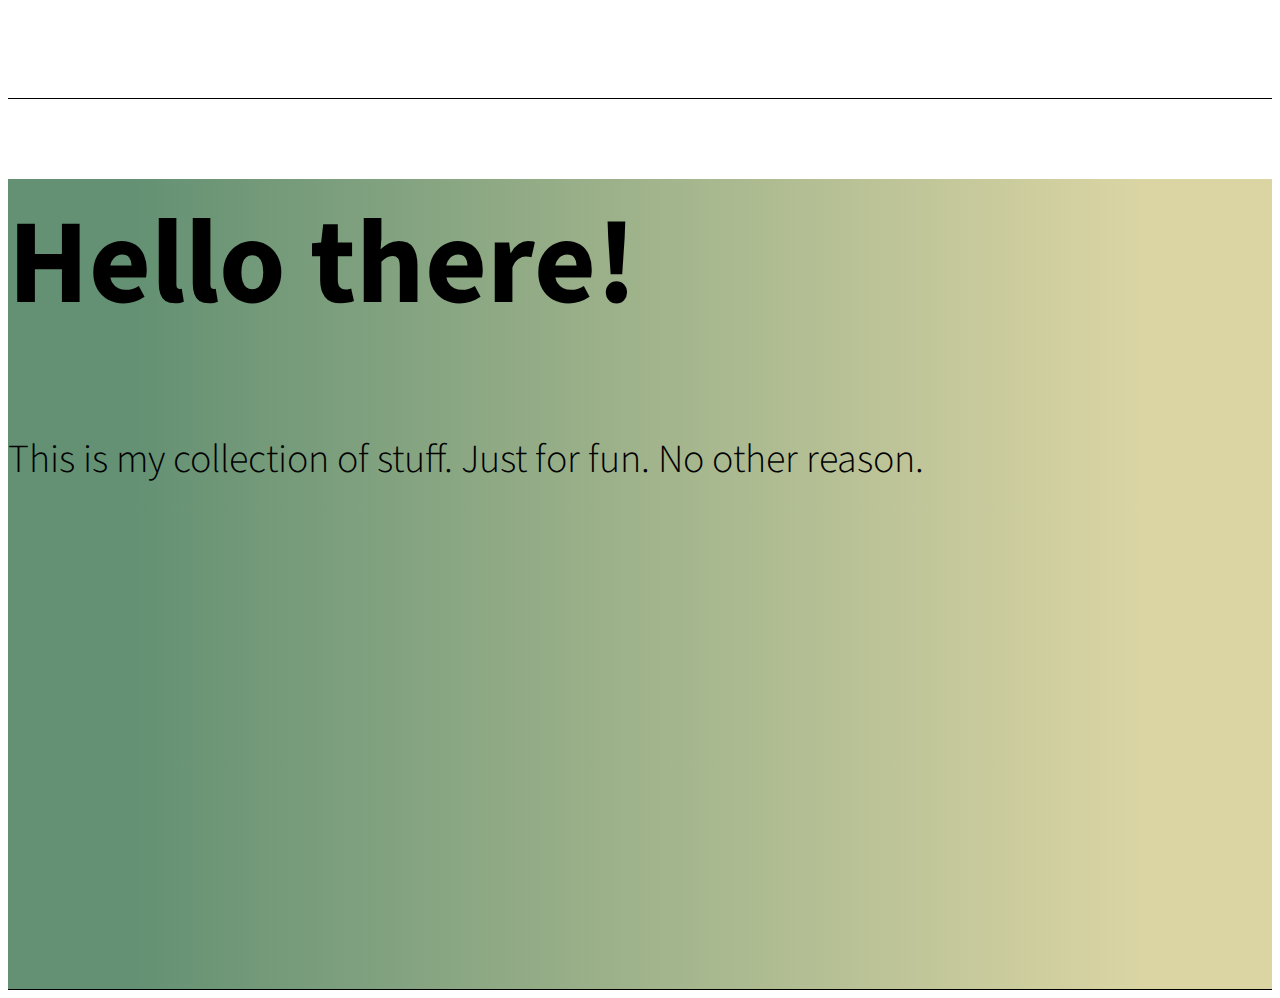
==== index.html @ d239f834 "New background and text" ====
<!doctype html>
<!--[if lt IE 7]>      <html class="no-js lt-ie9 lt-ie8 lt-ie7" lang=""> <![endif]-->
<!--[if IE 7]>         <html class="no-js lt-ie9 lt-ie8" lang=""> <![endif]-->
<!--[if IE 8]>         <html class="no-js lt-ie9" lang=""> <![endif]-->
<!--[if gt IE 8]><!--> <html class="no-js" lang=""> <!--<![endif]-->
    <head>
        <meta charset="utf-8">
        <meta http-equiv="X-UA-Compatible" content="IE=edge,chrome=1">
        <title></title>
        <meta name="description" content="">
        <meta name="viewport" content="width=device-width, initial-scale=1">
        <link rel="apple-touch-icon" href="apple-touch-icon.png">
        <link href='http://fonts.googleapis.com/css?family=Source+Sans+Pro:300,400,700' rel='stylesheet' type='text/css'>
        <link rel="stylesheet" href="css/bootstrap.min.css">
        
        <link rel="stylesheet" href="css/bootstrap-theme.min.css">
        <link rel="stylesheet" href="css/main.css">

        <script src="js/vendor/modernizr-2.8.3-respond-1.4.2.min.js"></script>
    </head>
    <body>
      <!--[if lt IE 8]>
            <p class="browserupgrade">You are using an <strong>outdated</strong> browser. Please <a href="http://browsehappy.com/">upgrade your browser</a> to improve your experience.</p>
        <![endif]-->
      <header class="container-fluid headercl">

      </header>
    <main class="main">
    <div class="container">
      <!-- Example row of columns -->
      <div class="row">
        <div class="col-md-2">
          
        </div>
        <div class="col-md-8 mainbox">
          <h1>Hello there!</h1>
          <p>This is my collection of stuff. Just for fun. No other reason. </p>
          
       </div>
        <div class="col-md-2">
          
        </div>
      </div>
</main>
      <footer class="container-fluid footercl">
        
      </footer>
    </div> <!-- /container -->        <script src="//ajax.googleapis.com/ajax/libs/jquery/1.11.2/jquery.min.js"></script>
        <script>window.jQuery || document.write('<script src="js/vendor/jquery-1.11.2.min.js"><\/script>')</script>

        <script src="js/vendor/bootstrap.min.js"></script>

        <script src="js/main.js"></script>

        <!-- Google Analytics: change UA-XXXXX-X to be your site's ID. -->
        <script>
            (function(b,o,i,l,e,r){b.GoogleAnalyticsObject=l;b[l]||(b[l]=
            function(){(b[l].q=b[l].q||[]).push(arguments)});b[l].l=+new Date;
            e=o.createElement(i);r=o.getElementsByTagName(i)[0];
            e.src='//www.google-analytics.com/analytics.js';
            r.parentNode.insertBefore(e,r)}(window,document,'script','ga'));
            ga('create','UA-XXXXX-X','auto');ga('send','pageview');
        </script>
      
    </body>
</html>
---- css/main.css ----
/* ==========================================================================
   Author's custom styles
   ========================================================================== */

.main {

min-height: 90vh;
max-height: 90vh;
background: -webkit-linear-gradient(90deg, #649173 10%, #DBD5A4 90%); /* Chrome 10+, Saf5.1+ */
background:    -moz-linear-gradient(90deg, #649173 10%, #DBD5A4 90%); /* FF3.6+ */
background:     -ms-linear-gradient(90deg, #649173 10%, #DBD5A4 90%); /* IE10 */
background:      -o-linear-gradient(90deg, #649173 10%, #DBD5A4 90%); /* Opera 11.10+ */
background:         linear-gradient(90deg, #649173 10%, #DBD5A4 90%); /* W3C */
        
}

.headercl {
height: 10vh;
border-bottom: #000 1px solid;
}

.footercl {
height: 0vh;
border-top: #000 1px solid;
}

h1 {
font-size: 3em;

}

.mainbox {
	font-family:'Source Sans Pro',Arial,sans-serif;
	font-weight:300;
	font-size: 2.5em;
}

.vcenter {
    display: inline-block;
    vertical-align: middle;
    float: none;
}
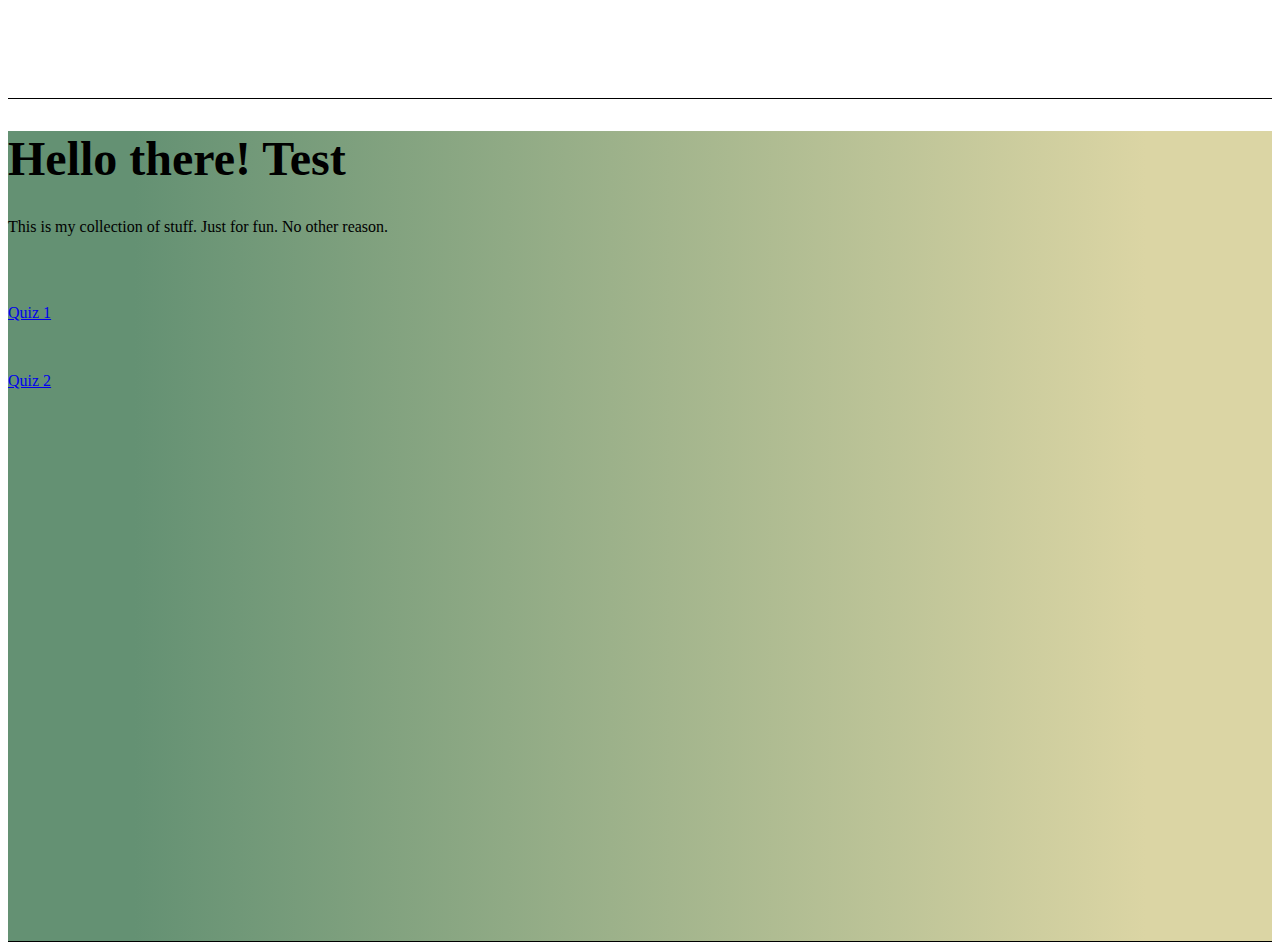
==== commit f26679b5: "Test" ====
--- a/index.html
+++ b/index.html
@@ -10,7 +10,7 @@
         <meta name="description" content="">
         <meta name="viewport" content="width=device-width, initial-scale=1">
         <link rel="apple-touch-icon" href="apple-touch-icon.png">
-        <link href='http://fonts.googleapis.com/css?family=Source+Sans+Pro:300,400,700' rel='stylesheet' type='text/css'>
+        <link href='http://fonts.googleapis.com/css?family=Source+Sans+Pro:100,300,400,700' rel='stylesheet' type='text/css'>
         <link rel="stylesheet" href="css/bootstrap.min.css">
         
         <link rel="stylesheet" href="css/bootstrap-theme.min.css">
@@ -32,9 +32,15 @@
         <div class="col-md-2">
           
         </div>
-        <div class="col-md-8 mainbox">
-          <h1>Hello there!</h1>
-          <p>This is my collection of stuff. Just for fun. No other reason. </p>
+        <div class="col-md-8">
+          <h1>Hello there! Test</h1>
+          <p class="subtext">This is my collection of stuff. Just for fun. No other reason. </p>
+          <br><br>
+          
+          <p class="links"><a href="http://xapax.github.io/quizny">Quiz 1</a></p>
+          
+          <br>
+          <p class="links"><a href="http://xapax.github.io/quiz2">Quiz 2</a></p>
           
        </div>
         <div class="col-md-2">
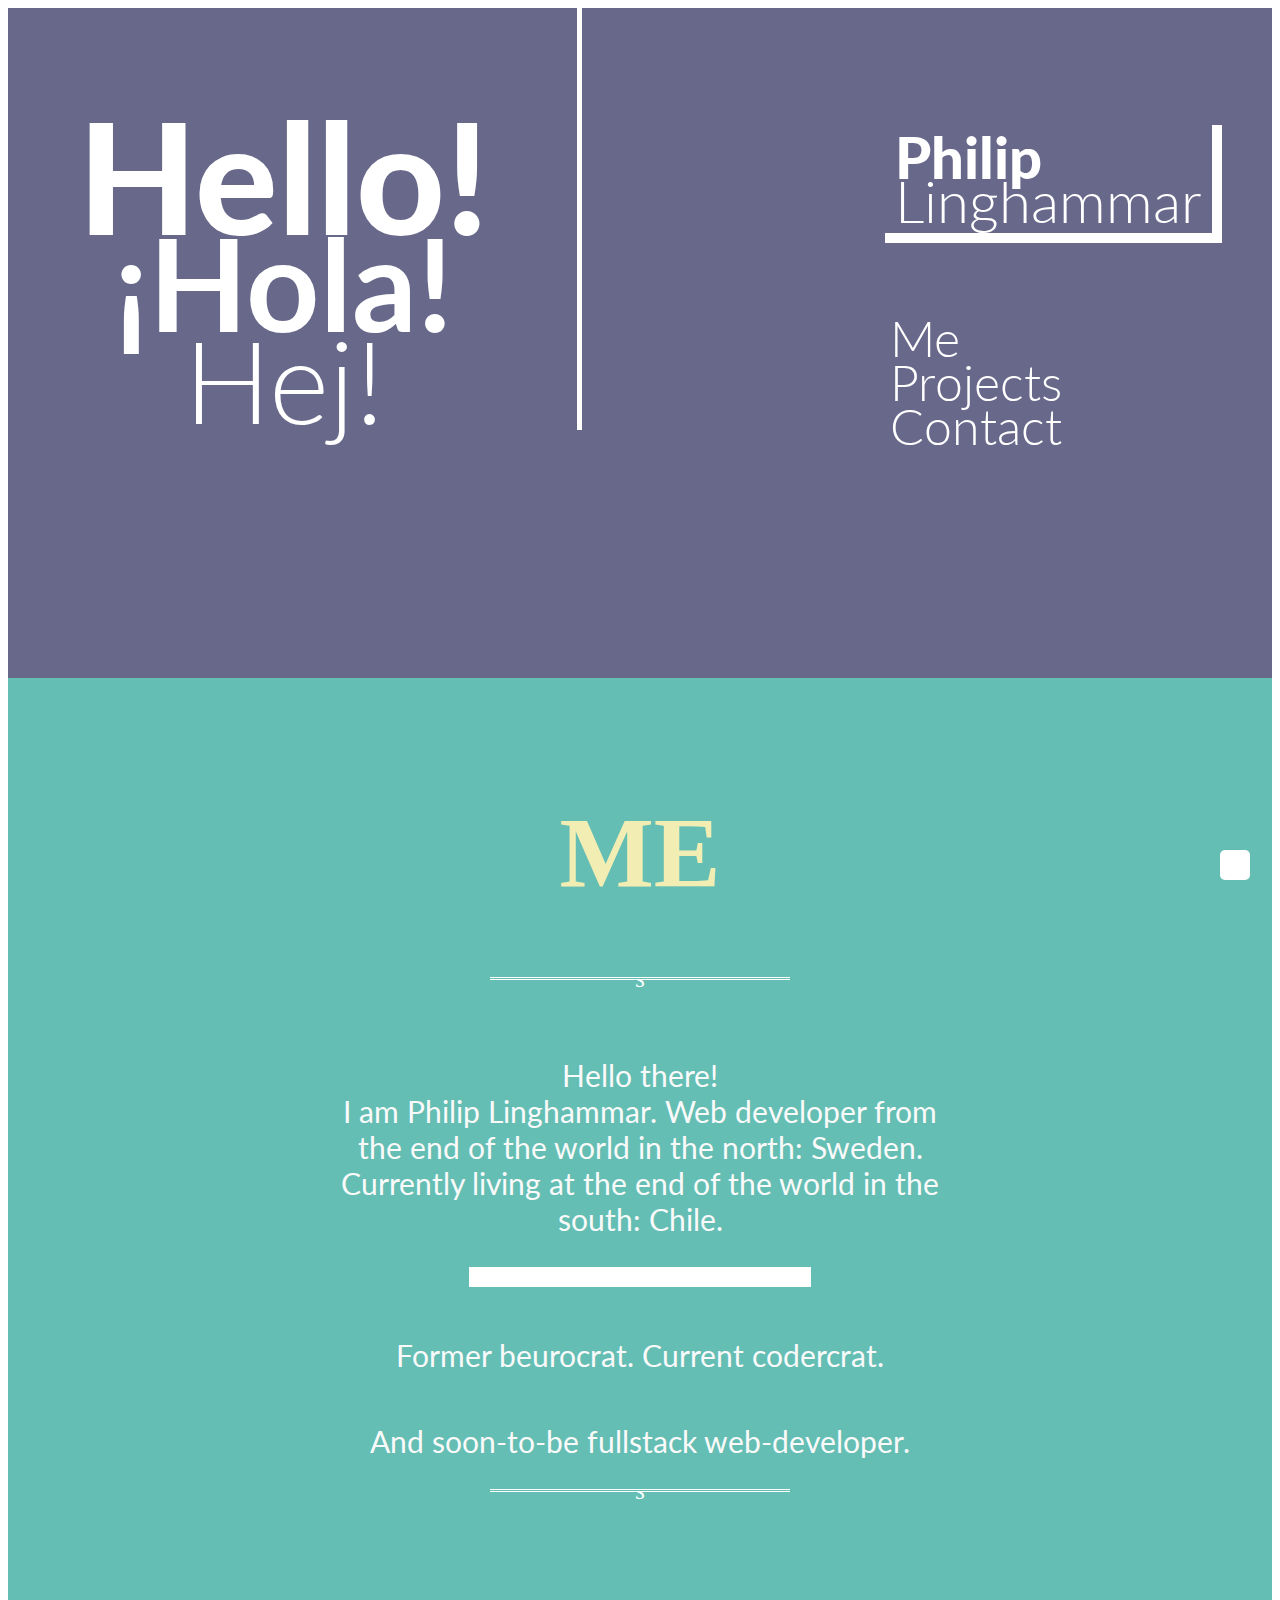
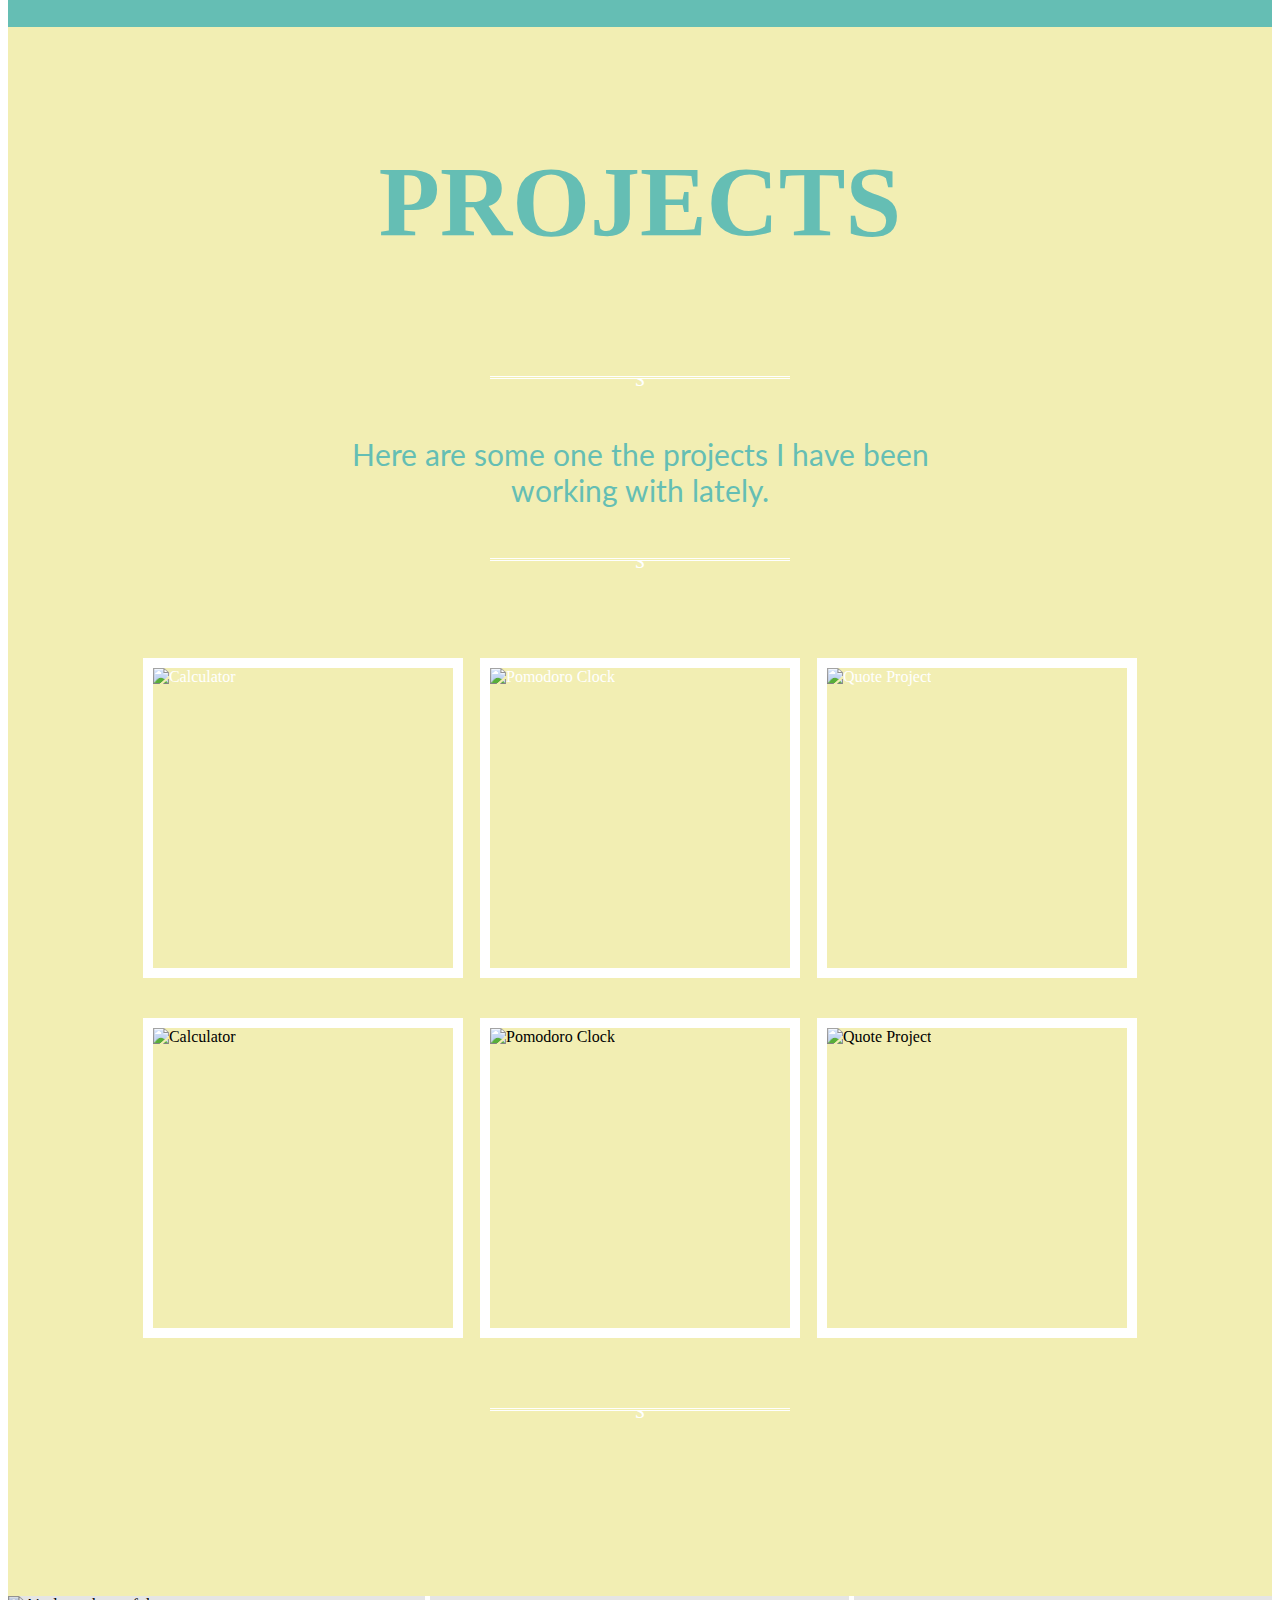
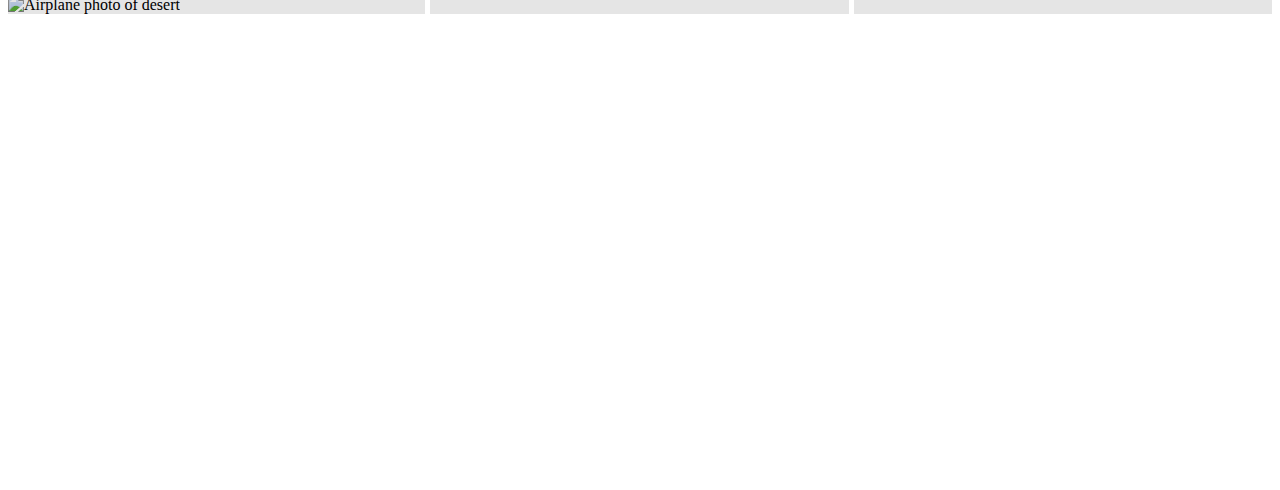
==== commit 094e665f: "Cleaned up code" ====
--- a/index.html
+++ b/index.html
@@ -1,72 +1,101 @@
-<!doctype html>
-<!--[if lt IE 7]>      <html class="no-js lt-ie9 lt-ie8 lt-ie7" lang=""> <![endif]-->
-<!--[if IE 7]>         <html class="no-js lt-ie9 lt-ie8" lang=""> <![endif]-->
-<!--[if IE 8]>         <html class="no-js lt-ie9" lang=""> <![endif]-->
-<!--[if gt IE 8]><!--> <html class="no-js" lang=""> <!--<![endif]-->
-    <head>
-        <meta charset="utf-8">
-        <meta http-equiv="X-UA-Compatible" content="IE=edge,chrome=1">
-        <title></title>
-        <meta name="description" content="">
-        <meta name="viewport" content="width=device-width, initial-scale=1">
-        <link rel="apple-touch-icon" href="apple-touch-icon.png">
-        <link href='http://fonts.googleapis.com/css?family=Source+Sans+Pro:100,300,400,700' rel='stylesheet' type='text/css'>
-        <link rel="stylesheet" href="css/bootstrap.min.css">
-        
-        <link rel="stylesheet" href="css/bootstrap-theme.min.css">
-        <link rel="stylesheet" href="css/main.css">
+<!DOCTYPE html>
+<html lang="en">
+<head>
+	<meta charset="UTF-8">
+	<title>Linghammar</title>
+	<link href='https://fonts.googleapis.com/css?family=Lato:400,300,900,700' rel='stylesheet' type='text/css'>
+	<link rel="stylesheet" href="css/normalize.css">
+	<link rel="stylesheet" href="css/animations.css">
+	<link rel="stylesheet" href="http://code.ionicframework.com/ionicons/2.0.1/css/ionicons.min.css">
+	<link rel="stylesheet" href="css/style.css">
+	<script src="https://ajax.googleapis.com/ajax/libs/jquery/2.1.4/jquery.min.js"></script>
+</head>
+<body>
+	<!--[if lte IE 9]>
+      <link href='css/animations-ie-fix.css' rel='stylesheet'>
+<![endif]-->
+	<div class="animatedParent animateOnce">
+		<header class="header  animated fadeIn" id="header">
+			<img src="img/vintage-opt.jpg" class="header-image" alt="">
+			<div class="opacity">
+			</div>
 
-        <script src="js/vendor/modernizr-2.8.3-respond-1.4.2.min.js"></script>
-    </head>
-    <body>
-      <!--[if lt IE 8]>
-            <p class="browserupgrade">You are using an <strong>outdated</strong> browser. Please <a href="http://browsehappy.com/">upgrade your browser</a> to improve your experience.</p>
-        <![endif]-->
-      <header class="container-fluid headercl">
+			<h1 class="intro-text"><span class="big">Hello!</span><br><span class="medium">¡Hola!</span><br><span class="small">Hej!</span></h1>
+			<div class="vertical-line"></div>
+				<p class="name-header"><span class="first-name">Philip</span><br><span class="last-name">Linghammar</span></p>
+			<div class="name-menu">
+				<ul class="menu">
+					<li><a href="#me"><p class="link-me">Me</p></a></li>
+					<li><a href="#projects"><p class="link-me">Projects</p></a></li>
+					<li><a href="#contact"><p class="link-me">Contact</p></a></li>
+				</ul>
+			</div>
+		</header>
+	</div>
+	<section class="me" id="me">
+		<div class="animatedParent animateOnce" data-appear-top-offset="-200">
+			<h1 class="me-section-title animated fadeIn slow">Me</h1>
+			<hr class="sec-hr animated fadeIn slow">
+		</div>
+		<div class="animatedParent animateOnce" data-appear-top-offset="-100">
+			<p class="me-text animated fadeIn slow">Hello there!<br>
+				I am Philip Linghammar. Web developer from the end of the world in the north: Sweden. Currently living at the end of the world in the south: Chile.
+			</p>
+		</div>
+		<div class="animatedParent animateOnce" data-appear-top-offset="-200">
+			<img src="img/profil-opt.jpg" alt="" class="profil-photo animated fadeIn slow" width="322px">
+		</div>
+		<div class="animatedParent animateOnce" data-appear-top-offset="-200">
+			<p class="me-text animated fadeIn slow">Former beurocrat. Current codercrat.</p>
+			<p class="me-text animated fadeIn slow">And soon-to-be fullstack web-developer.</p>
+			<hr class="sec-hr animated fadeIn slow">
+		</div>
+	</section>
 
-      </header>
-    <main class="main">
-    <div class="container">
-      <!-- Example row of columns -->
-      <div class="row">
-        <div class="col-md-2">
-          
-        </div>
-        <div class="col-md-8">
-          <h1>Hello there! Test</h1>
-          <p class="subtext">This is my collection of stuff. Just for fun. No other reason. </p>
-          <br><br>
-          
-          <p class="links"><a href="http://xapax.github.io/quizny">Quiz 1</a></p>
-          
-          <br>
-          <p class="links"><a href="http://xapax.github.io/quiz2">Quiz 2</a></p>
-          
-       </div>
-        <div class="col-md-2">
-          
-        </div>
-      </div>
-</main>
-      <footer class="container-fluid footercl">
-        
-      </footer>
-    </div> <!-- /container -->        <script src="//ajax.googleapis.com/ajax/libs/jquery/1.11.2/jquery.min.js"></script>
-        <script>window.jQuery || document.write('<script src="js/vendor/jquery-1.11.2.min.js"><\/script>')</script>
+	<section class="section-portfolio" id="projects">
+		<div class="animatedParent animateOnce" data-appear-top-offset="-200">
+			<h1 class="portfolio-title animated fadeIn slow">Projects</h1>
+			<hr class="sec-hr-portfolio animated fadeIn slow">
+		</div>
+		<div class="animatedParent animateOnce">
+			<p class="projects-text animated fadeIn slow"> Here are some one the projects I have been working with lately.</p>
+			<hr class="sec-hr-portfolio animated fadeIn slow">
+		</div>
+		<div class="animatedParent animateOnce" data-appear-top-offset="-200">
+			<div class="flex-box-container">	
+				<div class="flex-item ram animated fadeIn slow"><a href="http://xapax.github.io/Calculator"><img class="img-size" src="img/project/calculator.png" width="300px" alt="Calculator"></a></div>
+				<div class="flex-item ram animated fadeIn slow"><a href="http://xapax.github.io/pomodoro-clock"><img class="img-size" src="img/project/pomodoro.png" width="300px" alt="Pomodoro Clock"></a></div>
+				<div class="flex-item ram animated fadeIn slow"><a href="http://xapax.github.io/quote/"><img class="img-size" src="img/project/quote.png" width="300px" alt="Quote Project"></a></div>
 
-        <script src="js/vendor/bootstrap.min.js"></script>
+				<div class="flex-item ram animated fadeIn slow"><img class="img-size" src="img/project/calculator.png" width="300px"  alt="Calculator"></div>
+				<div class="flex-item ram animated fadeIn slow"><img class="img-size" src="img/project/pomodoro.png" width="300px" alt="Pomodoro Clock"></div>
+				<div class="flex-item ram animated fadeIn slow"><img class="img-size" src="img/project/quote.png" width="300px" alt="Quote Project"></div>
+			</div>
+		</div>
+		<div class="animatedParent animateOnce" data-appear-top-offset="-200">
+			<hr class="sec-hr-portfolio animated fadeIn slow">
+		</div>
+	</section>
 
-        <script src="js/main.js"></script>
+	<footer class="section-contact" id="contact">
+		<img src="img/air-opt.jpg" class="footer-image" alt="Airplane photo of desert">
+		<div class="opacity-footer"></div>
+			<h1 class="outro-text"><span class="big">Bye!</span><br><span class="medium">¡Ciao!</span><br><span class="small">Hejdå!</span></h1>
+		<div class="vertical-line-footer1"></div>
 
-        <!-- Google Analytics: change UA-XXXXX-X to be your site's ID. -->
-        <script>
-            (function(b,o,i,l,e,r){b.GoogleAnalyticsObject=l;b[l]||(b[l]=
-            function(){(b[l].q=b[l].q||[]).push(arguments)});b[l].l=+new Date;
-            e=o.createElement(i);r=o.getElementsByTagName(i)[0];
-            e.src='//www.google-analytics.com/analytics.js';
-            r.parentNode.insertBefore(e,r)}(window,document,'script','ga'));
-            ga('create','UA-XXXXX-X','auto');ga('send','pageview');
-        </script>
-      
-    </body>
-</html>
+		<form action=""></form>
+		<div class="vertical-line-footer2"></div>
+		<p class="name-footer"><span class="first-name">Philip</span><br><span class="last-name">Linghammar</span></p>
+		<div class="social-icons">
+			<a href="http://www.github.com/xapax"><p class="social-media-link-github ion-social-github"></p></a>
+			<a href="https://cl.linkedin.com/pub/philip-linghammar/43/45a/b79
+"><p class="social-media-link-linkedin ion-social-linkedin"></p></a>
+		</div>
+	</footer>
+	
+	<a href="#header"><div class="top ion-chevron-up"></div></a>
+
+	<script src="js/css3-animate-it.js"></script>
+	<script src="js/javascript.js"></script>
+</body>
+</html>--- a/css/style.css
+++ b/css/style.css
@@ -0,0 +1,515 @@
+
+/*
+General
+*/
+
+a, a:hover, a:active {
+	text-decoration: none;
+	color: #fff;
+}
+
+p {
+	font-family: 'Lato', sans-serif;
+}
+
+/*
+Header
+*/
+
+.header {
+	position: relative;
+	height: 650px;
+	padding-bottom: 20px;
+	overflow: hidden;
+}
+
+.opacity {
+	width: 100%;
+  height: 100%;
+  position: absolute;
+  top: 0;
+  left: 0;
+	background-color: rgba(40, 40, 90, 0.7);
+  transition: background-color 1s;
+}
+
+.opacity:hover {
+	 background-color: rgba(0, 0, 0, 0.4);
+}
+
+.vertical-line {
+	height: 422px;
+	width: 1px;
+	border-left: 5px solid white;
+	position: absolute;
+	top: 0px;
+	left: 45%;
+	border-radius: 0px;
+}
+
+.header-image {
+	width: 100%;
+}
+
+.intro-text {
+	position: absolute;
+	top: 138px;
+	left: 70px;
+	color: #fff;
+	margin: 0px;
+	padding: 0px;
+	font-family: 'Lato', sans-serif;
+	text-align: center;
+	line-height: 60px;
+}
+
+.first-name {
+	font-family: 'Lato', sans-serif;
+	font-weight: 900;
+}
+
+.last-name {
+	font-family: 'Lato', sans-serif;
+	font-weight: 300;
+}
+
+.menu {
+	list-style: none;
+	padding-left: 0px;
+}
+
+.name-header {
+	position: absolute;
+	top: 117px;
+	right: 50px;
+	color: #fff;
+	font-size: 58px;
+	font-weight: 600;
+	line-height: 44px;
+	margin: 0px;
+	border: 0px solid white;
+	padding: 10px;
+	border-right: 10px solid white;
+	border-bottom: 10px solid white;
+	transition: border 0.2s;
+}
+
+.name-header:hover {
+	border-right: 1px solid white;
+	border-bottom: 1px solid white;
+}
+
+.name-menu {
+	position: absolute;
+	top: 250px;
+	right: 210px;
+	font-size: 58px;
+	color: #fff;
+	font-weight: 600;
+	line-height: 44px;
+}
+
+.link-me {
+	font-family: 'Lato', sans-serif;
+	font-weight: 300;
+	font-size: 50px;
+	width: auto;
+	margin: 0px;
+	border-bottom: 0px solid white;
+	transition: border-bottom 0.5s;
+	-webkit-transition: border-bottom 0.5s;
+}
+
+.link-me:hover {
+	border-bottom: 10px solid white;
+	border-radius: 3px;
+}
+
+.big {
+	font-size: 12vw;
+	font-weight: 900;
+}
+
+.medium {
+	font-size: 10vw;
+	font-weight: 700;
+}
+
+.small {
+	font-size: 9vw;
+	font-weight: 300;
+}
+
+/*
+Me
+*/
+
+.me {
+position: relative;
+	width: 100%;
+	height: 100%;
+	background-color: #65BEB4;
+	padding-top: 50px;
+	padding-bottom: 100px;
+}
+
+.me-section-title {
+	text-transform: uppercase;
+	width: 200px;
+	font-size: 100px;
+	color: #F2EEB3;
+	text-align: center;
+	margin-left: auto;
+	margin-right: auto;
+}
+
+.me-text {
+	font-size: 30px;
+	text-align: center;
+	color: #fafafa;
+	width: 600px;
+	margin-left: auto;
+	margin-right: auto;
+	margin-top: 50px;
+}
+
+hr.sec-hr {
+  padding: 0;
+  border: none;
+  border-top: medium double #FEFFFF;
+  color: #FEFFFF;
+  text-align: center;
+  width: 300px;
+}
+
+hr.sec-hr:after {
+  content: "§";
+  display: inline-block;
+  position: relative;
+  top: -0.7em;
+  font-size: 1.5em;
+  padding: 0 0.25em;
+  background: #65BEB4;
+}
+
+/*
+Portfolio Section
+*/
+
+.section-portfolio {
+	width: 100%;
+	height: 100%;
+	background-color: #F2EEB3;
+	padding-top: 50px;
+	padding-bottom: 150px;
+}
+
+.portfolio-title {
+	text-transform: uppercase;
+	width: auto;
+	font-size: 100px;
+	color: #65BEB4;
+	text-align: center;
+	margin-left: auto;
+	margin-right: auto;
+	padding-bottom: 50px;
+}
+
+.projects-text {
+	font-size: 30px;
+	text-align: center;
+	color: #65BEB4;
+	width: 600px;
+	margin-left: auto;
+	margin-right: auto;
+	margin-bottom: 50px;
+}
+
+hr.sec-hr-portfolio {
+  padding: 0;
+  border: none;
+  border-top: medium double #FEFFFF;
+  color: #FEFFFF;
+  text-align: center;
+  width: 300px;
+}
+
+hr.sec-hr-portfolio:after {
+  content: "§";
+  display: inline-block;
+  position: relative;
+  top: -0.7em;
+  font-size: 1.5em;
+  padding: 0 0.25em;
+  background: #F2EEB3;
+}
+
+.flex-box-container {
+	display: flex;
+	flex-direction: row;
+	justify-content: space-around;
+	flex-wrap: wrap;
+	margin-left: 10%;
+	margin-right: 10%;
+	margin-top: 50px;
+	margin-bottom: 50px;
+}
+
+.flex-item {
+	flex-basis: main-size;
+	margin: 20px auto 20px auto;
+	width: 300px;
+	height: 300px;
+	overflow: hidden;
+}
+
+.ram {
+	border: 10px solid white;
+}
+
+.img-size {
+	width: 100%;
+}
+
+/*
+Contact
+*/
+
+.footer-image {
+	width: 100%;
+	height: 800px;
+}
+
+.section-contact {
+	width: 100%;
+	position: relative;
+}
+
+.footer-image {
+	width: 100%;
+}
+
+.opacity-footer {
+	width: 100%;
+  height: 100%;
+  position: absolute;
+  top: 0;
+  left: 0;
+  background-color: rgba(0, 0, 0, 0.1);
+  transition: background-color 1s;
+}
+
+.opacity-footer:hover {
+	background-color: rgba(0, 0, 0, 0.4);
+}
+
+.name-footer {
+	position: absolute;
+	top: 117px;
+	right: 50px;
+	color: #fff;
+	font-size: 4.5vw;
+	font-weight: 600;
+	line-height: 44px;
+	margin: 0px;
+	border: 0px solid white;
+	padding: 10px;
+	border-right: 10px solid white;
+	border-bottom: 10px solid white;
+	transition: border 0.2s;
+}
+
+.name-footer:hover {
+	border-right: 1px solid white;
+	border-bottom: 1px solid white;
+}
+
+.vertical-line-footer1 {
+	height: 422px;
+	width: 1px;
+	border-left: 5px solid white;
+	position: absolute;
+	top: 0px;
+	left: 33%;
+	border-radius: 0px;
+}
+
+.vertical-line-footer2 {
+	height: 422px;
+	width: 1px;
+	border-left: 5px solid white;
+	position: absolute;
+	top: 0px;
+	right: 33%;
+	border-radius: 0px;
+}
+
+.outro-text {
+	position: absolute;
+	top: 138px;
+	left: 40px;
+	color: #fff;
+	margin: 0px;
+	padding: 0px;
+	font-family: 'Lato', sans-serif;
+	text-align: center;
+	line-height: 80px;
+}
+
+.profil-photo {
+	display: block;
+	border: 10px solid #fff;
+	margin: auto;
+}
+
+.social-icons {
+	position: absolute;
+	top: 200px;
+	right: 50px;
+	width: auto;
+	font-size: 5.5vw;
+}
+
+.social-media-link-github {
+	display: inline-block;
+	border-bottom: 0px solid white;
+	transition: border-bottom 0.2s;
+}
+
+.social-media-link-github:hover {
+	display: inline-block;
+	border-bottom: 10px solid white;
+}
+
+.social-media-link-github:active {
+	color: #7ACCC8;
+}
+
+.social-media-link-linkedin {
+	display: inline-block;
+	border-bottom: 0px solid white;
+	color: #fff;
+	transition: border-bottom 0.2s, color 0.1s;
+}
+
+.social-media-link-linkedin:hover {
+	display: inline-block;
+	border-bottom: 10px solid white;
+}
+
+.social-media-link-linkedin:active {
+	color: #7ACCC8;
+}
+
+.top {
+	position: fixed;
+	bottom: 20px;
+	right: 30px;
+	width: 30px;
+	height: 30px;
+	background-color: #fff;
+	color: #000;
+	font-size: 20px;
+	text-align: center;
+	border-radius: 5px;
+}
+
+@media screen and (max-width: 950px){
+	.vertical-line {
+		display: none;
+	}
+	.header-image {
+		height: 100%;
+	}
+	.header {
+		padding: 0px;
+	}
+	.vertical-line-footer1{
+		display: none;
+	}
+	.vertical-line-footer2{
+		display: none;
+	}
+}
+
+
+@media screen and (max-width: 750px){
+	.header-image {
+		width: auto;
+		height: 100%;
+	}
+	.intro-text {
+		display: none;
+	}
+	.name-header {
+		top: 150px;
+		right: 50%;
+		margin-right: -168px;
+	}
+	.name-menu {
+		top: 300px;
+		right: 50%;
+		margin-right: -88px;
+	}
+	.me-section-title {
+		font-size: 16vw;
+	}
+	.me-text {
+		width: auto;
+		padding-left: 10%;
+		padding-right: 10%;
+	}
+	.portfolio-title {
+		font-size: 16vw;
+	}
+	.projects-text {
+		font-size: 6vw;
+		width: auto;
+		padding-left: 10%;
+		padding-right: 10%;	
+	}
+	.outro-text {
+		top: 70px;
+		left: 17%;
+	}
+	.name-footer {
+		top: 74px;
+		right: 81px;
+		font-size: 6vw;
+	}
+	.social-icons {
+		right: 81px;
+	}
+}
+
+@media screen and (max-width: 550px){
+	.outro-text {
+		top: 370px;
+		left: 50%;
+		width: 140px;
+		margin-left: -70px;
+		line-height: 47px;
+		font-size: 50px;
+	}
+	.name-footer {
+		top: 70px;
+		right: 50%;
+		font-size: 58px;
+		margin-right: -168px;
+	}
+	.social-icons {
+		top: 150px;
+		right: 50%;
+		width: 145px;
+		margin-right: -72.5px;
+		font-size: 76px;
+	}
+	.section-contact {
+		height: 600px;
+		overflow: hidden;
+	}
+	.footer-image {
+		width: auto;
+		height: 100%;
+	}
+}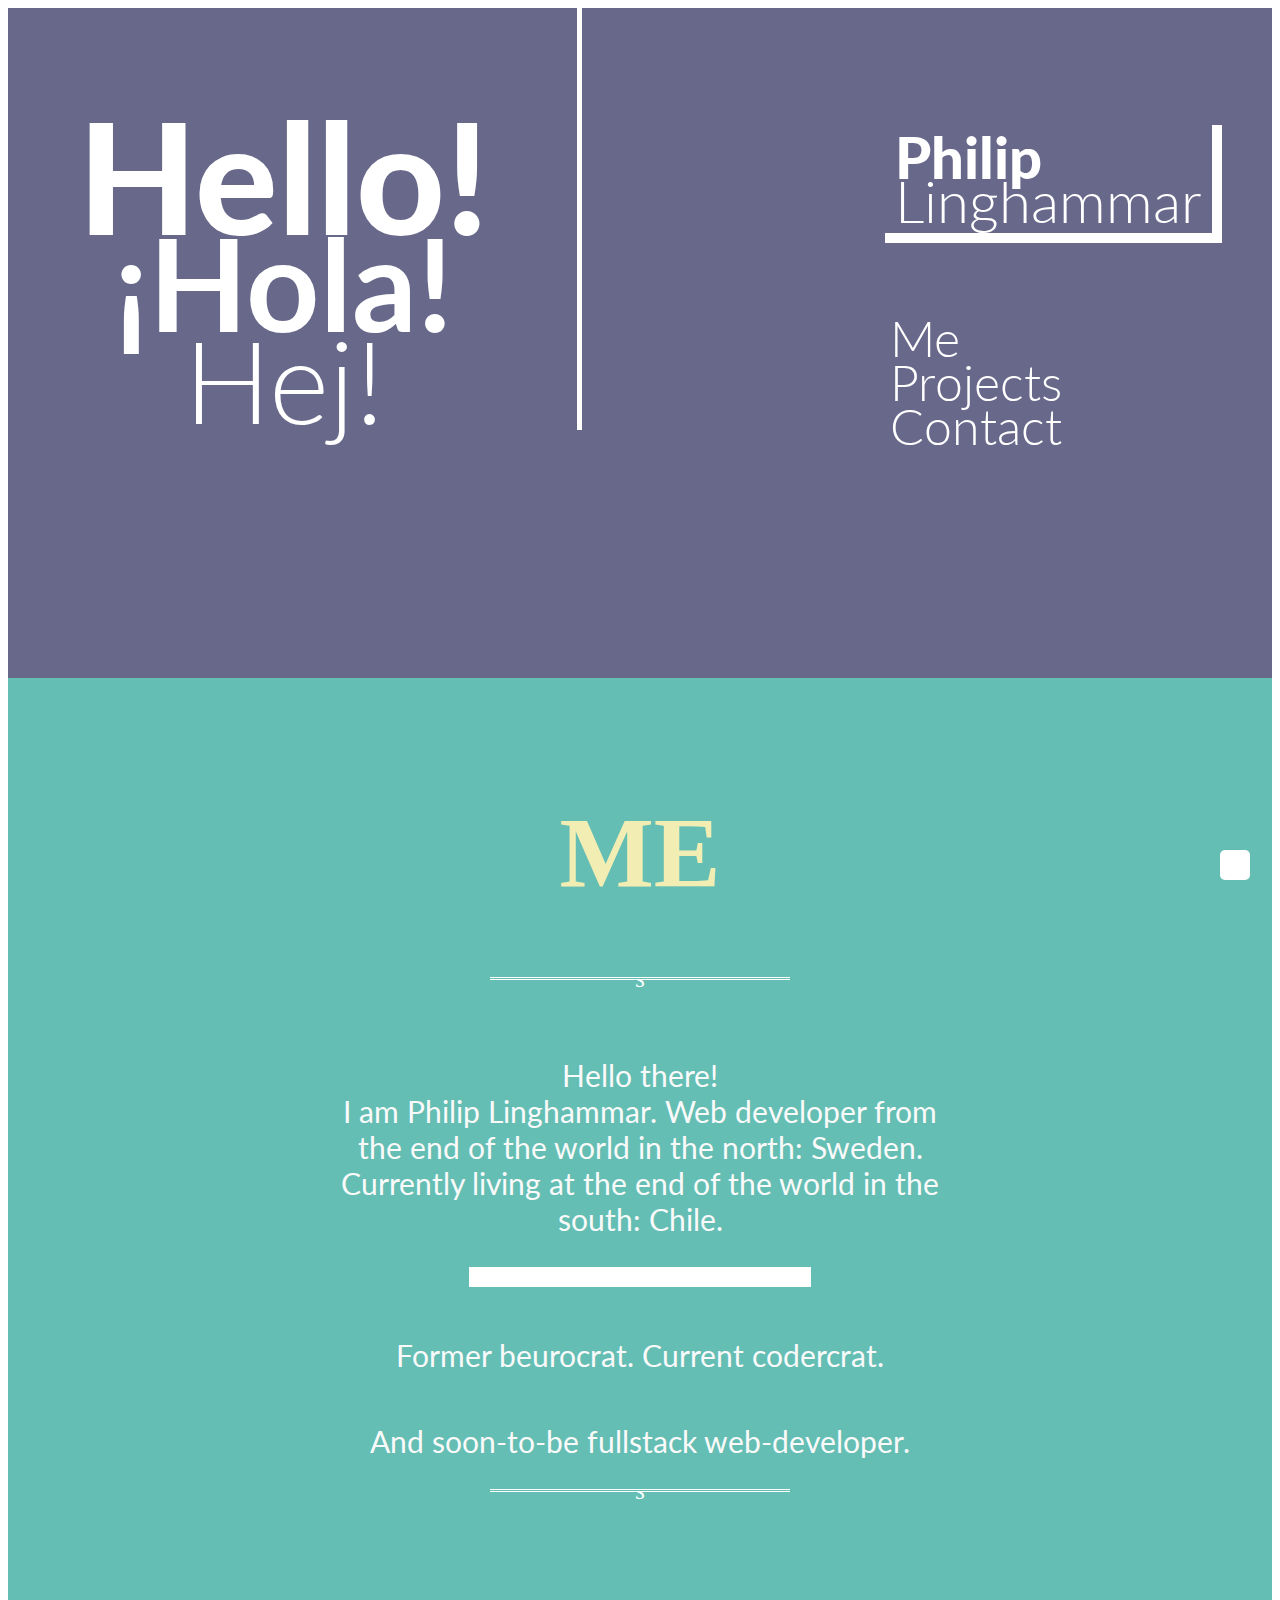
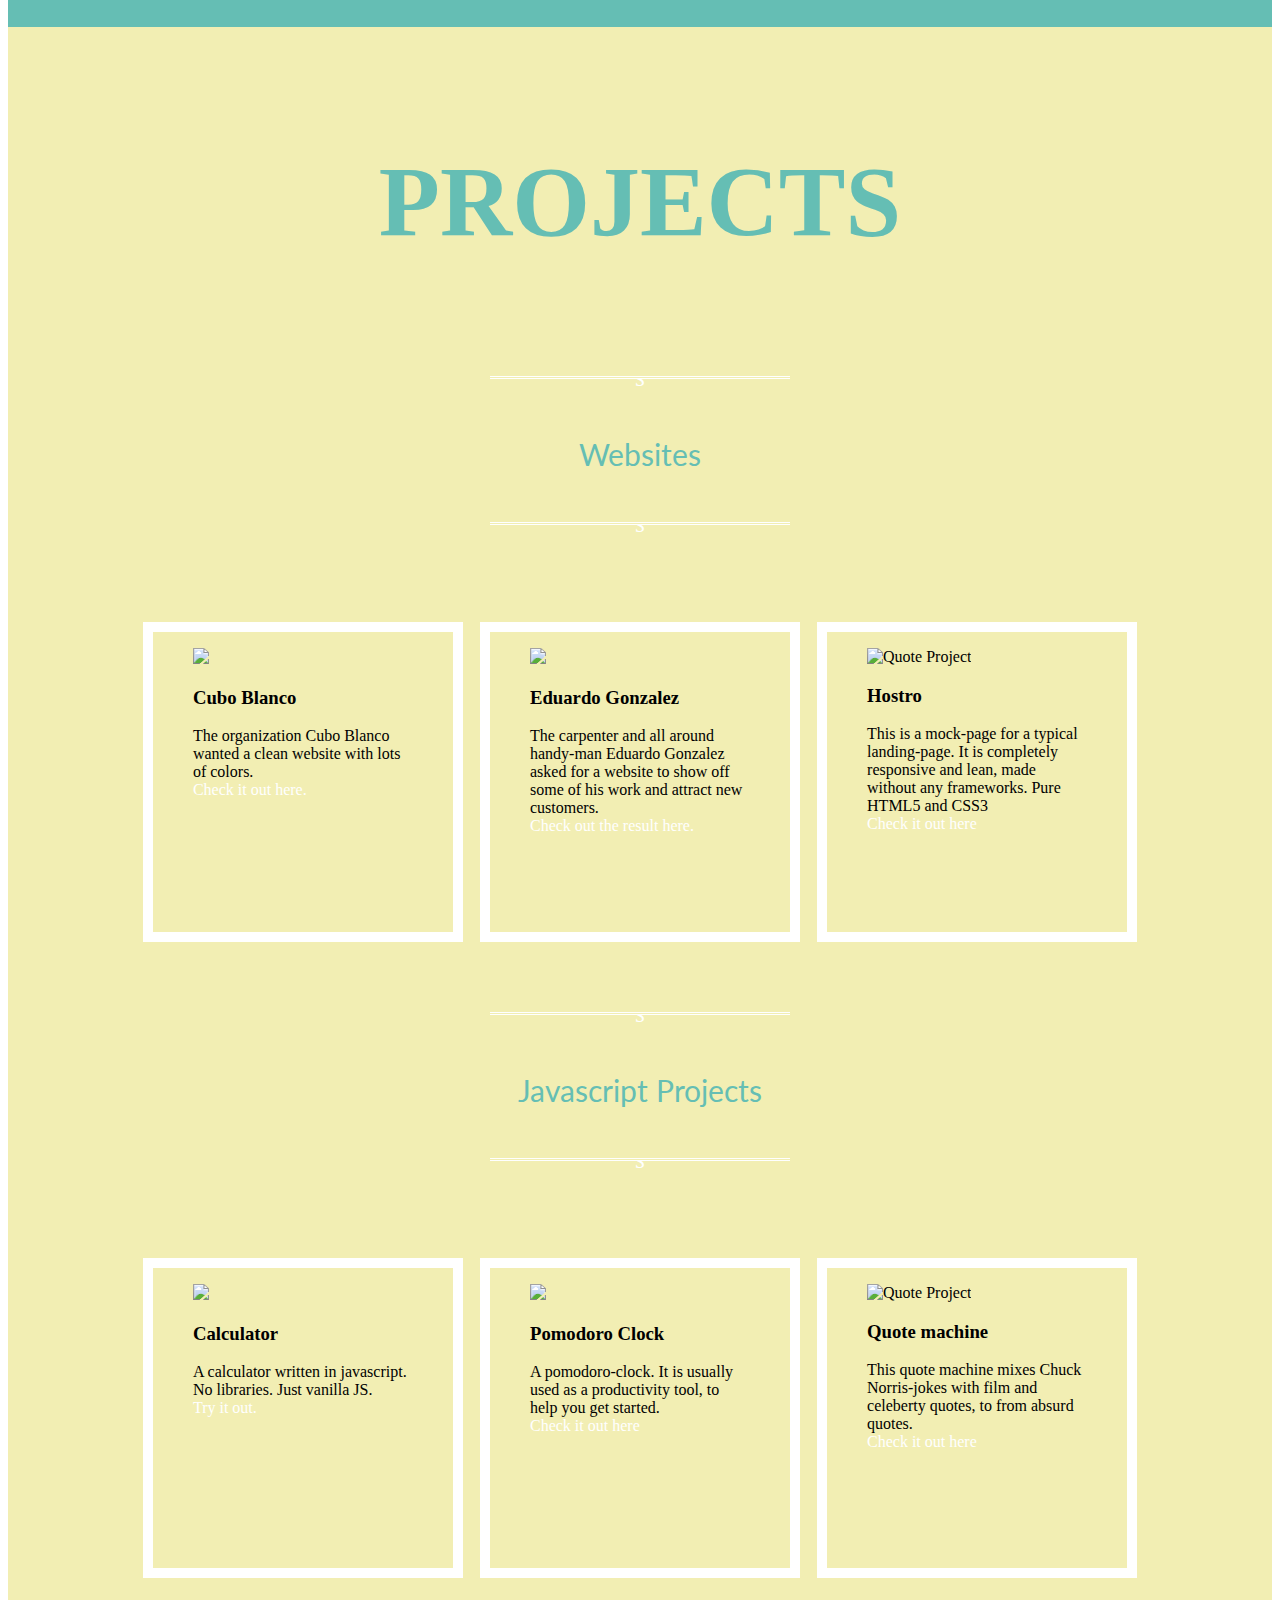
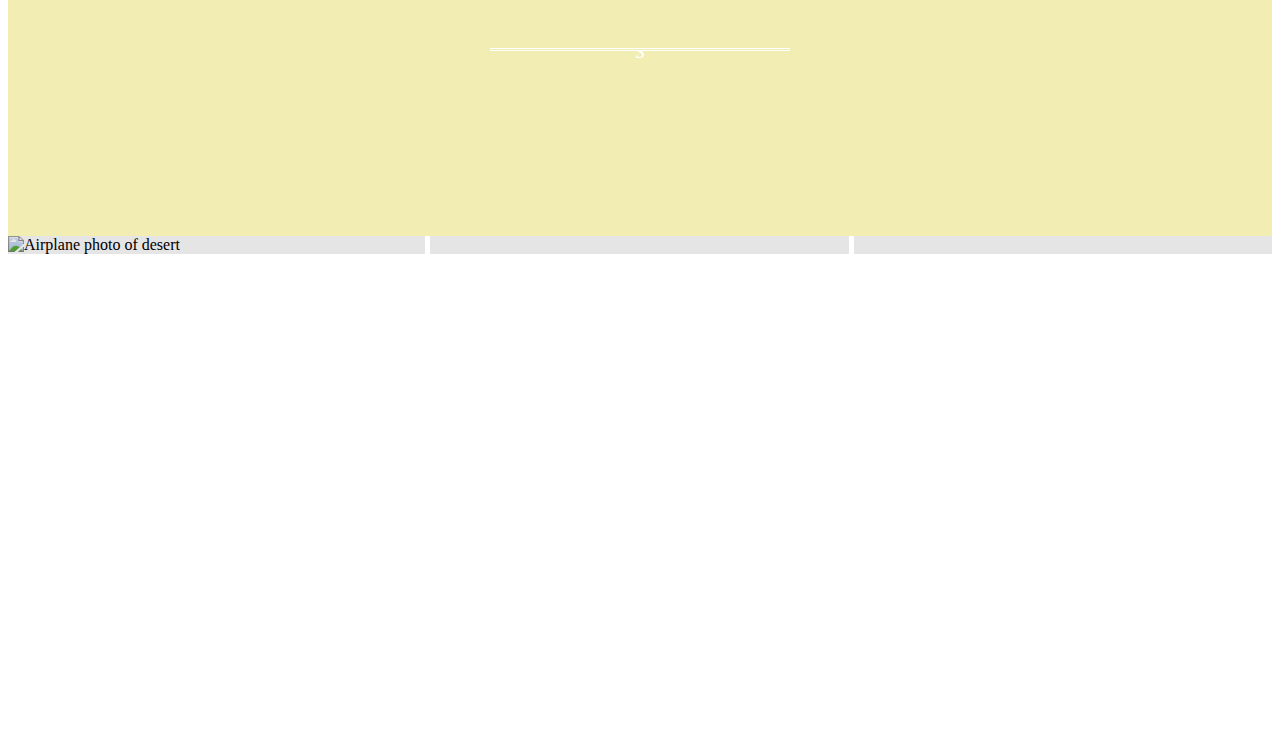
==== commit 2976069c: "stavfel" ====
--- a/index.html
+++ b/index.html
@@ -3,6 +3,7 @@
 <head>
 	<meta charset="UTF-8">
 	<title>Linghammar</title>
+	<link rel="icon" type="image/ico" href="img/favicon.ico"/>
 	<link href='https://fonts.googleapis.com/css?family=Lato:400,300,900,700' rel='stylesheet' type='text/css'>
 	<link rel="stylesheet" href="css/normalize.css">
 	<link rel="stylesheet" href="css/animations.css">
@@ -58,19 +59,86 @@
 			<hr class="sec-hr-portfolio animated fadeIn slow">
 		</div>
 		<div class="animatedParent animateOnce">
-			<p class="projects-text animated fadeIn slow"> Here are some one the projects I have been working with lately.</p>
+			<p class="projects-text animated fadeIn slow"> Websites</p>
+			<hr class="sec-hr-portfolio animated fadeIn slow">
+		</div>
+				<div class="animatedParent animateOnce" data-appear-top-offset="-200">
+			<div class="flex-box-container">	
+				<div class="flex-item ram animated fadeIn slow">
+					<figure class="fig-rel">
+						<img class="img-size" src="img/project/cb.png" width="300px">
+							<figcaption class="fig-cap">
+								<h3>Cubo Blanco</h3>
+								<span>The organization Cubo Blanco wanted a clean website with lots of colors.</span>
+								<br>
+								<a href="http://www.cuboblanco.cl">Check it out here.</a>
+							</figcaption>
+					</figure>
+				</div>
+				<div class="flex-item ram animated fadeIn slow">
+					<figure class="fig-rel">
+						<img class="img-size" src="img/project/mgs.png" width="300px">
+							<figcaption class="fig-cap">
+								<h3>Eduardo Gonzalez</h3>
+								<span>The carpenter and all around handy-man Eduardo Gonzalez asked for a website to show off some of his work and attract new customers.</span>
+								<br>
+								<a href="http://www.maestrogonzalezservicios.cl">Check out the result here.</a>
+							</figcaption>
+					</figure>
+				</div>
+				<div class="flex-item ram animated fadeIn slow">
+					<figure class="fig-rel">
+						<img class="img-size" src="img/project/hostro.png" width="300px" height="300px" alt="Quote Project">
+							<figcaption class="fig-cap">
+								<h3>Hostro</h3>
+								<span>This is a mock-page for a typical landing-page. It is completely responsive and lean, made without any frameworks. Pure HTML5 and CSS3</span>
+								<br>
+								<a href="http://xapax.github.io/hostro/">Check it out here</a>
+							</figcaption>
+					</figure>
+				</div>
+		</div>
+
+		<div class="animatedParent animateOnce">
+			<hr class="sec-hr-portfolio animated fadeIn slow">
+			<p class="projects-text animated fadeIn slow"> Javascript Projects</p>
 			<hr class="sec-hr-portfolio animated fadeIn slow">
 		</div>
 		<div class="animatedParent animateOnce" data-appear-top-offset="-200">
 			<div class="flex-box-container">	
-				<div class="flex-item ram animated fadeIn slow"><a href="http://xapax.github.io/Calculator"><img class="img-size" src="img/project/calculator.png" width="300px" alt="Calculator"></a></div>
-				<div class="flex-item ram animated fadeIn slow"><a href="http://xapax.github.io/pomodoro-clock"><img class="img-size" src="img/project/pomodoro.png" width="300px" alt="Pomodoro Clock"></a></div>
-				<div class="flex-item ram animated fadeIn slow"><a href="http://xapax.github.io/quote/"><img class="img-size" src="img/project/quote.png" width="300px" alt="Quote Project"></a></div>
-
-				<div class="flex-item ram animated fadeIn slow"><img class="img-size" src="img/project/calculator.png" width="300px"  alt="Calculator"></div>
-				<div class="flex-item ram animated fadeIn slow"><img class="img-size" src="img/project/pomodoro.png" width="300px" alt="Pomodoro Clock"></div>
-				<div class="flex-item ram animated fadeIn slow"><img class="img-size" src="img/project/quote.png" width="300px" alt="Quote Project"></div>
-			</div>
+				<div class="flex-item ram animated fadeIn slow">
+					<figure class="fig-rel">
+						<img class="img-size" src="img/project/calculator.png" width="300px">
+							<figcaption class="fig-cap">
+								<h3>Calculator</h3>
+								<span>A calculator written in javascript. No libraries. Just vanilla JS.</span>
+								<br>
+								<a href="https://xapax.github.io/Calculator/">Try it out.</a>
+							</figcaption>
+					</figure>
+				</div>
+				<div class="flex-item ram animated fadeIn slow">
+					<figure class="fig-rel">
+						<img class="img-size" src="img/project/pomodoro.png" width="300px">
+							<figcaption class="fig-cap">
+								<h3>Pomodoro Clock</h3>
+								<span>A pomodoro-clock. It is usually used as a productivity tool, to help you get started.</span>
+								<br>
+								<a href="http://xapax.github.io/pomodoro-clock">Check it out here</a>
+							</figcaption>
+					</figure>
+				</div>
+				<div class="flex-item ram animated fadeIn slow">
+					<figure class="fig-rel">
+						<img class="img-size" src="img/project/quote.png" width="300px" height="300px" alt="Quote Project">
+							<figcaption class="fig-cap">
+								<h3>Quote machine</h3>
+								<span>This quote machine mixes Chuck Norris-jokes with film and celeberty quotes, to from absurd quotes.</span>
+								<br>
+								<a href="http://xapax.github.io/quote/">Check it out here</a>
+							</figcaption>
+					</figure>
+				</div>
 		</div>
 		<div class="animatedParent animateOnce" data-appear-top-offset="-200">
 			<hr class="sec-hr-portfolio animated fadeIn slow">
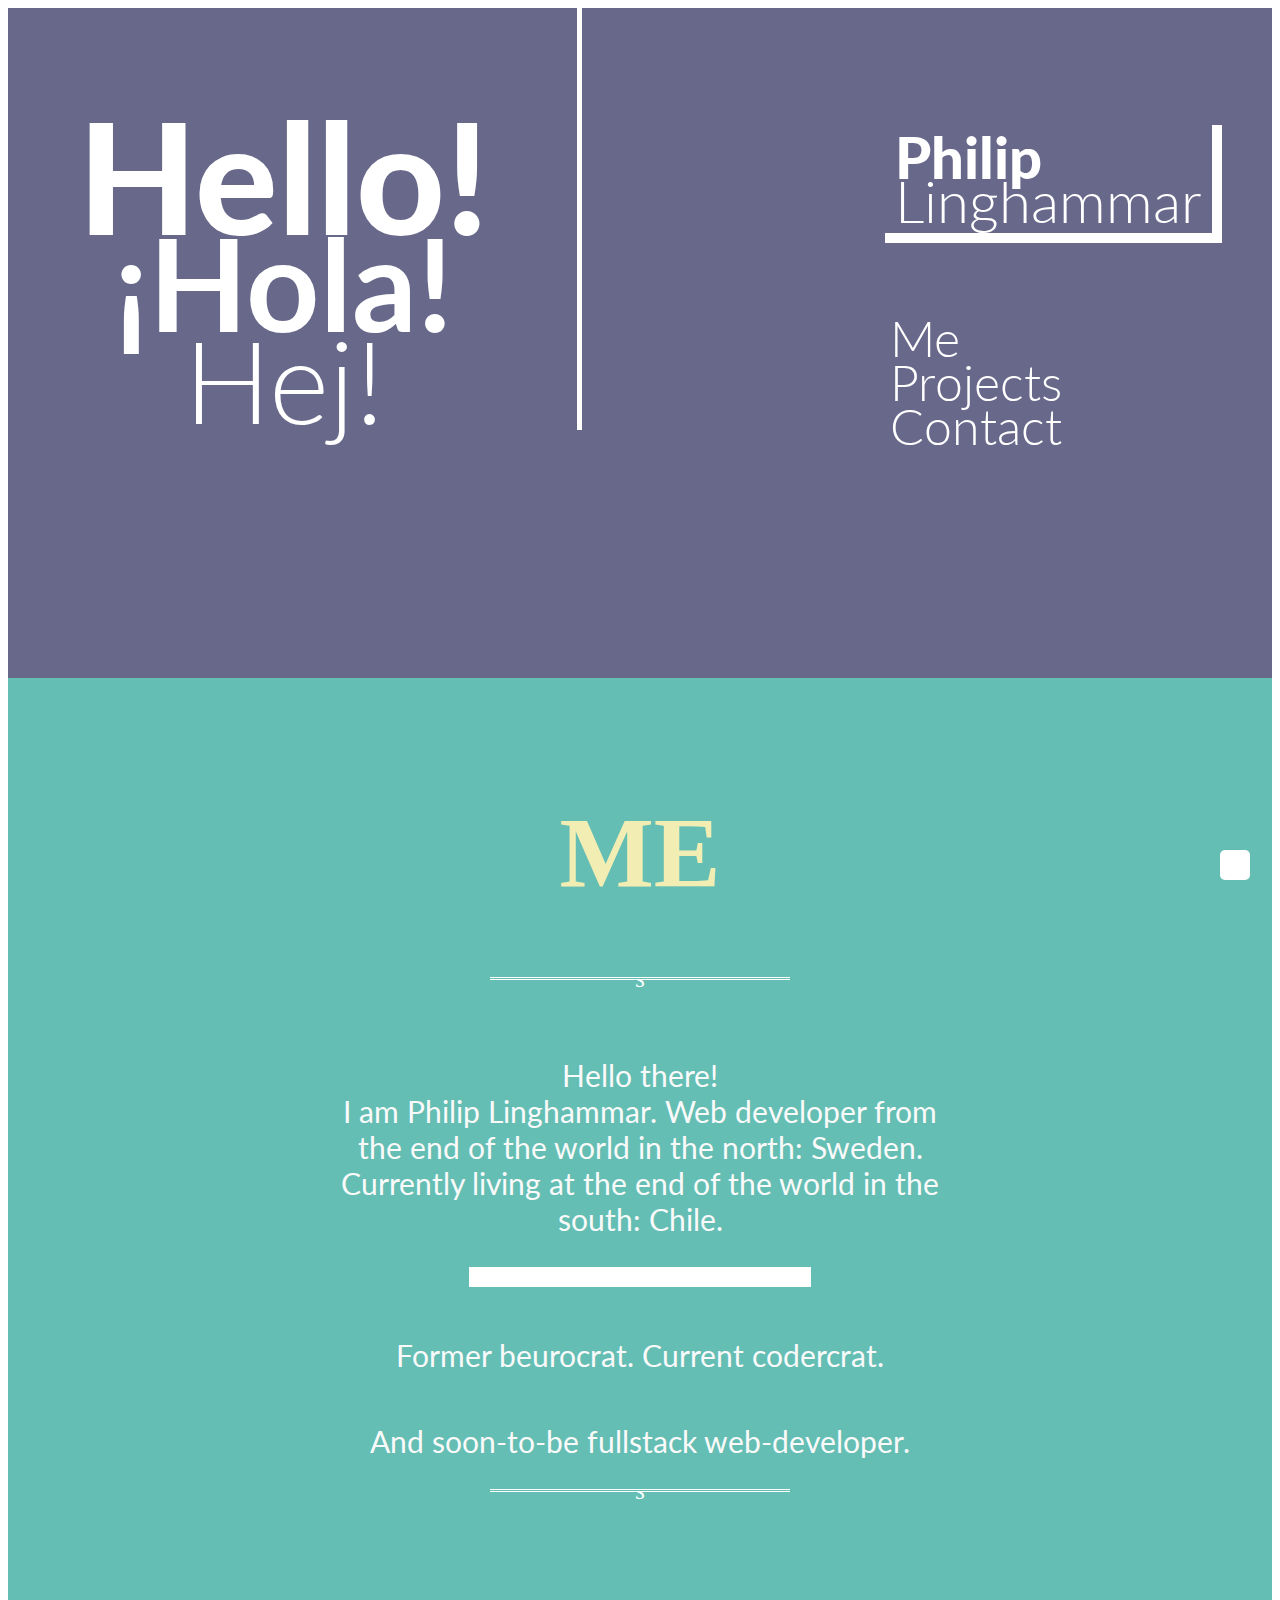
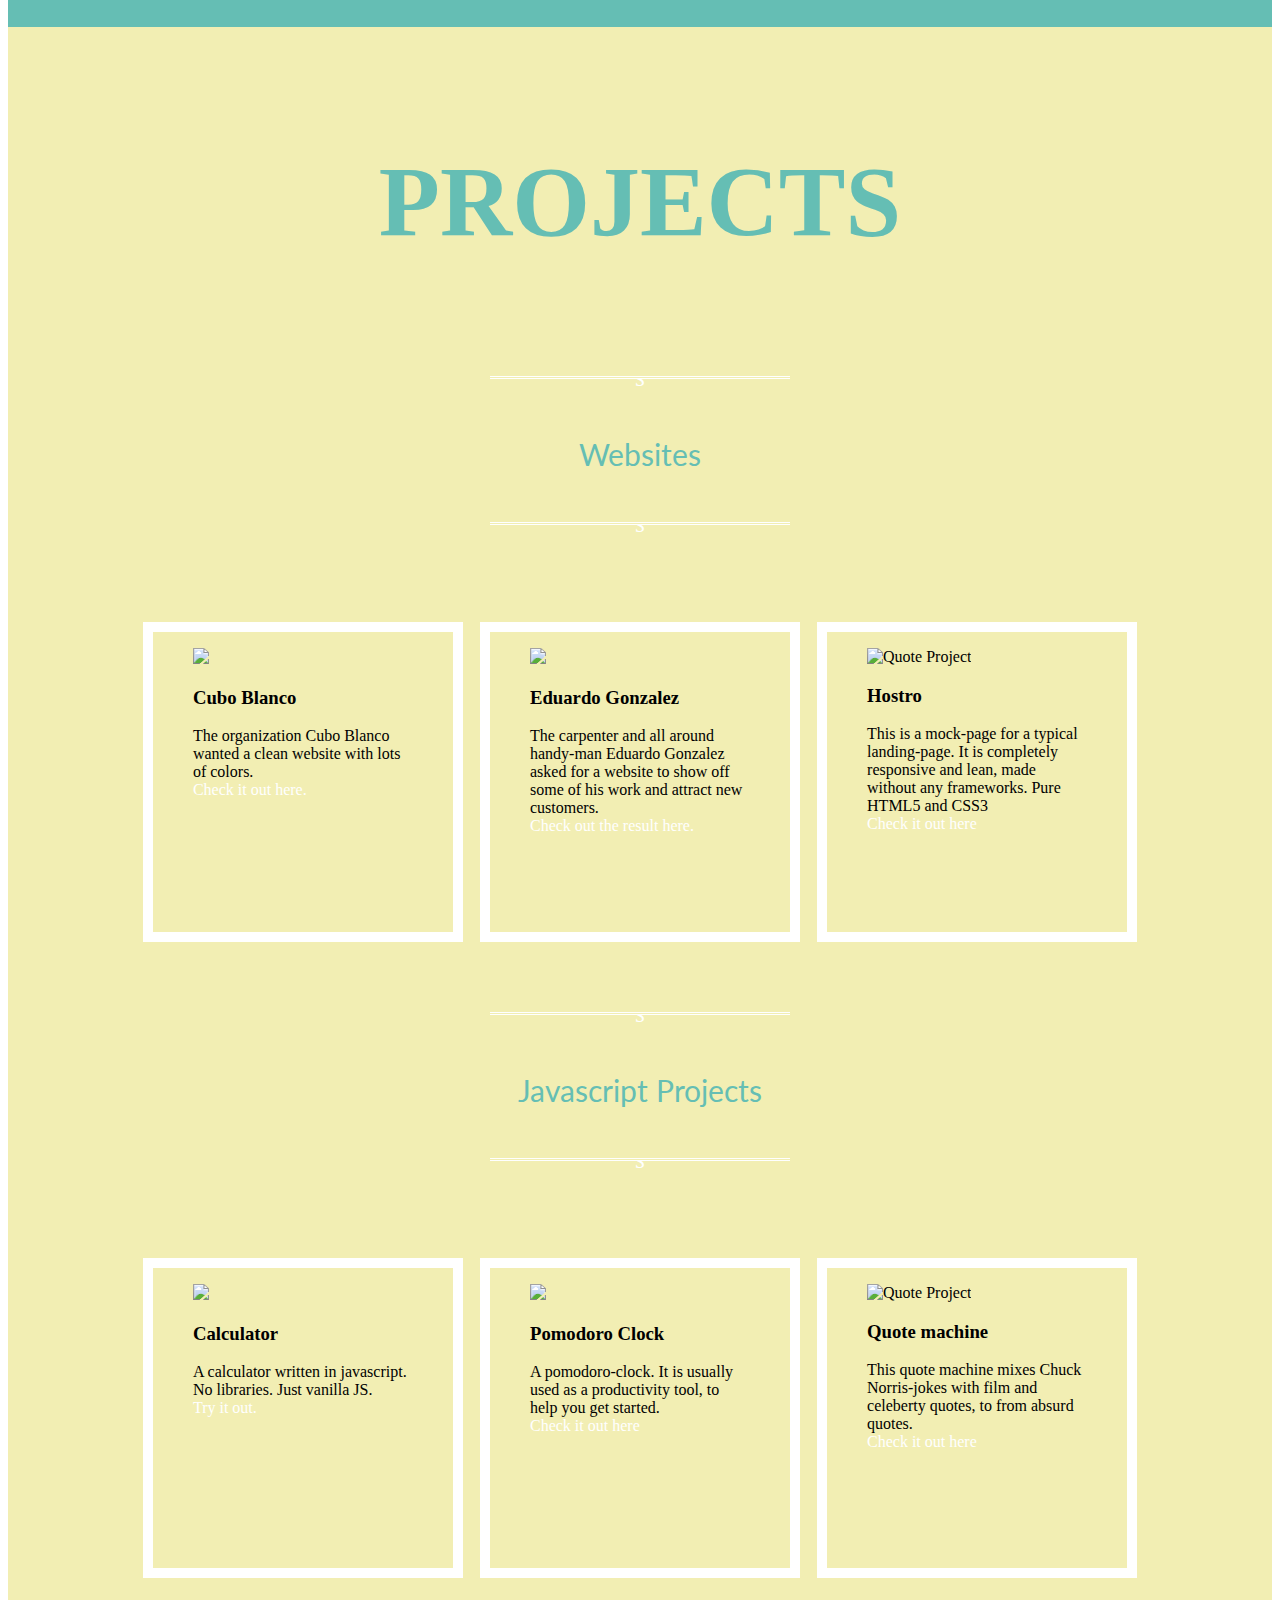
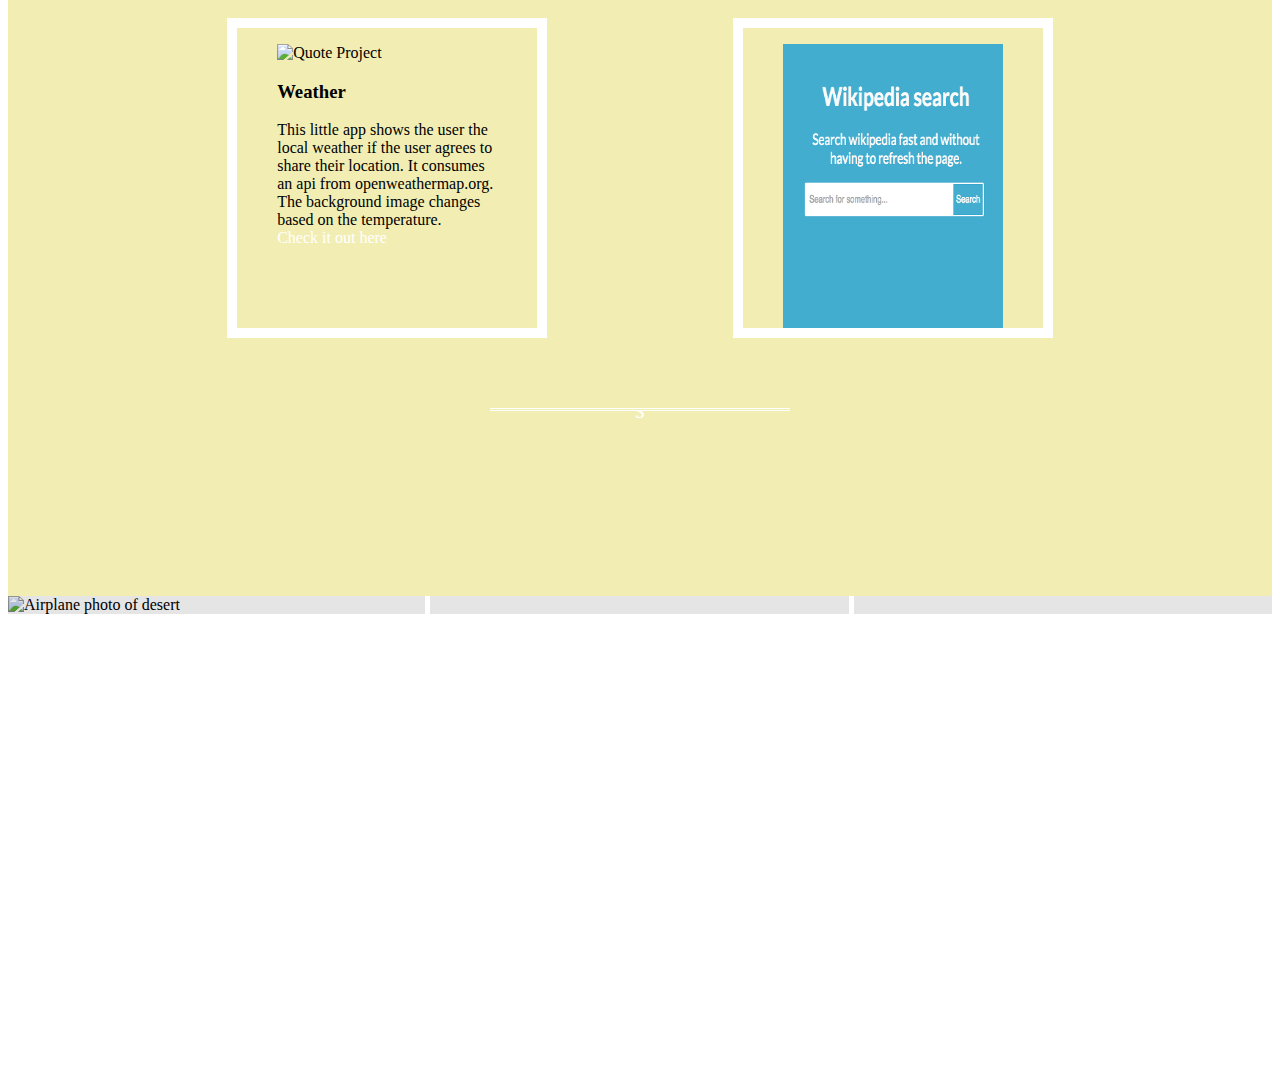
==== commit e839cb2e: "added wikipedia" ====
--- a/index.html
+++ b/index.html
@@ -139,6 +139,28 @@
 							</figcaption>
 					</figure>
 				</div>
+				<div class="flex-item ram animated fadeIn slow">
+					<figure class="fig-rel">
+						<img class="img-size" src="img/project/weather.png" width="300px" height="300px" alt="Quote Project">
+							<figcaption class="fig-cap">
+								<h3>Weather</h3>
+								<span>This little app shows the user the local weather if the user agrees to share their location. It consumes an api from openweathermap.org. The background image changes based on the temperature.</span>
+								<br>
+								<a href="http://xapax.github.io/local-weather">Check it out here</a>
+							</figcaption>
+					</figure>
+				</div>
+				<div class="flex-item ram animated fadeIn slow">
+					<figure class="fig-rel">
+						<img class="img-size" src="img/project/wik.png" width="300px" height="300px" alt="Quote Project">
+							<figcaption class="fig-cap">
+								<h3>Wikipedia search</h3>
+								<span>This website consumes the wikipedia-api and enables the user to make searches using ajax. Fast and easy.</span>
+								<br>
+								<a href="http://xapax.github.io/wikipedia-api">Check it out here</a>
+							</figcaption>
+					</figure>
+				</div>
 		</div>
 		<div class="animatedParent animateOnce" data-appear-top-offset="-200">
 			<hr class="sec-hr-portfolio animated fadeIn slow">
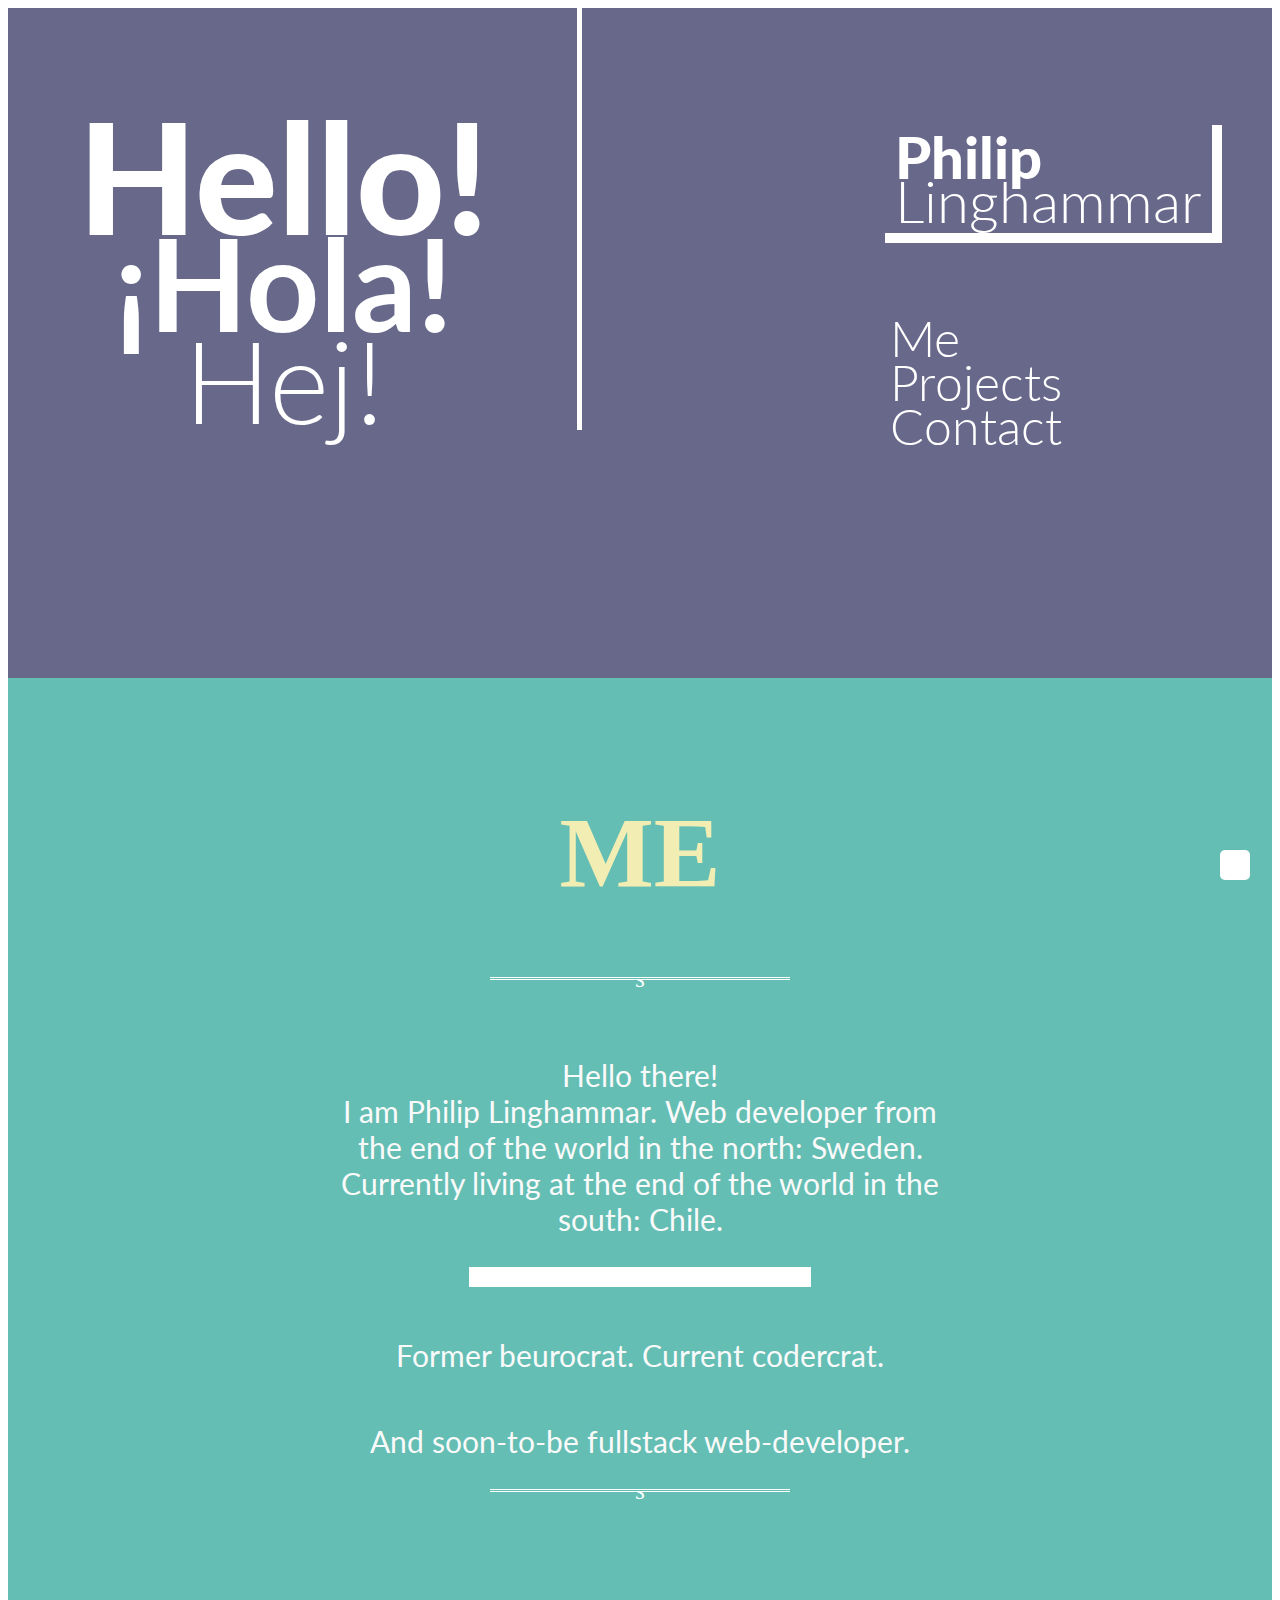
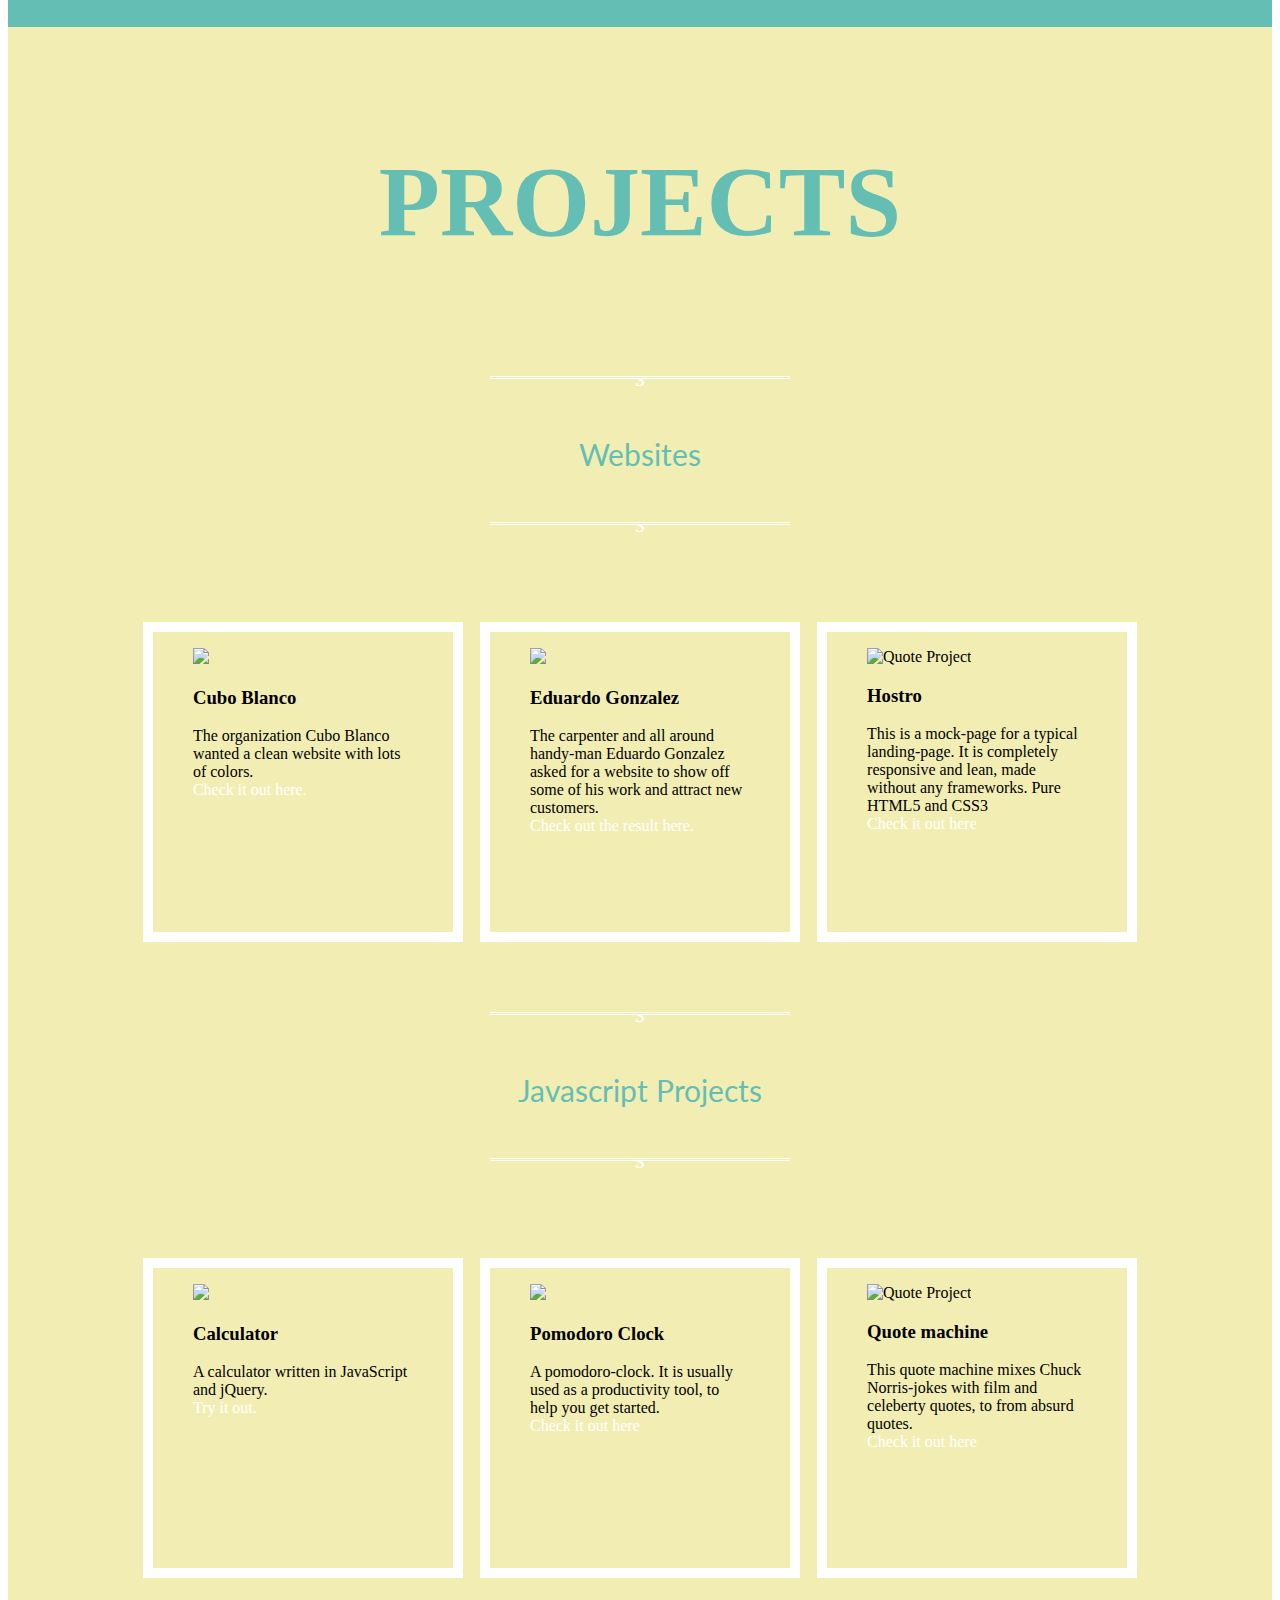
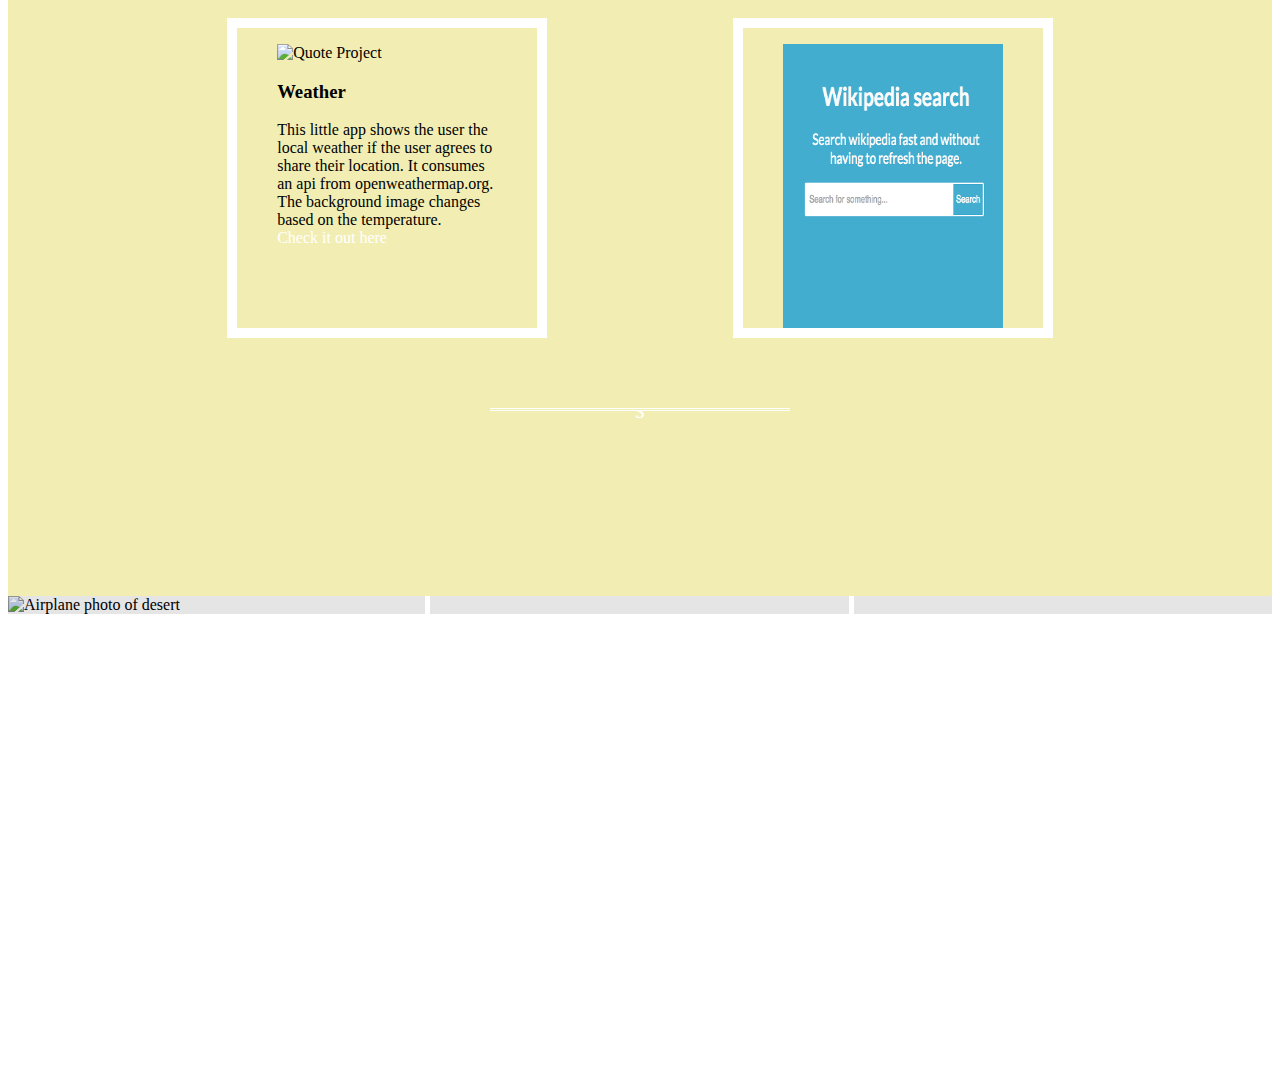
==== commit c9da3f1a: "detalj" ====
--- a/index.html
+++ b/index.html
@@ -111,7 +111,7 @@
 						<img class="img-size" src="img/project/calculator.png" width="300px">
 							<figcaption class="fig-cap">
 								<h3>Calculator</h3>
-								<span>A calculator written in javascript. No libraries. Just vanilla JS.</span>
+								<span>A calculator written in JavaScript and jQuery.</span>
 								<br>
 								<a href="https://xapax.github.io/Calculator/">Try it out.</a>
 							</figcaption>
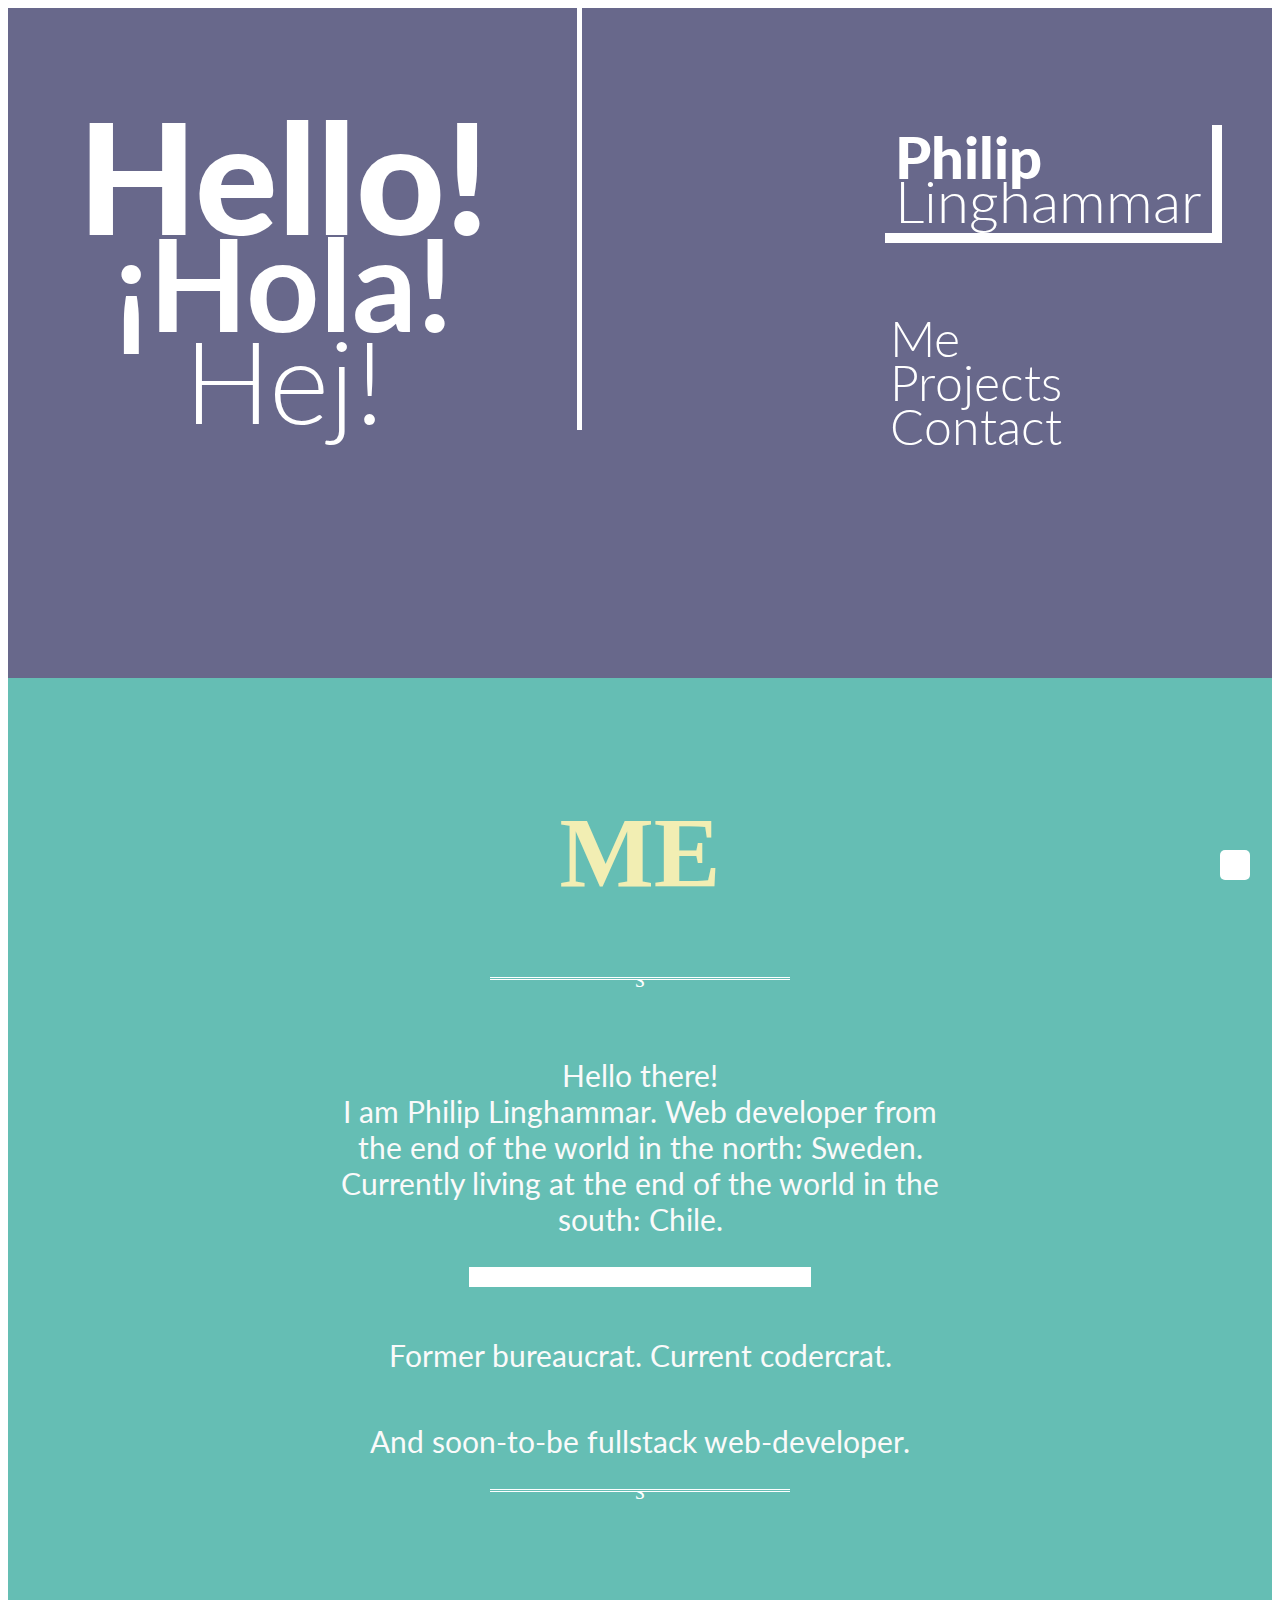
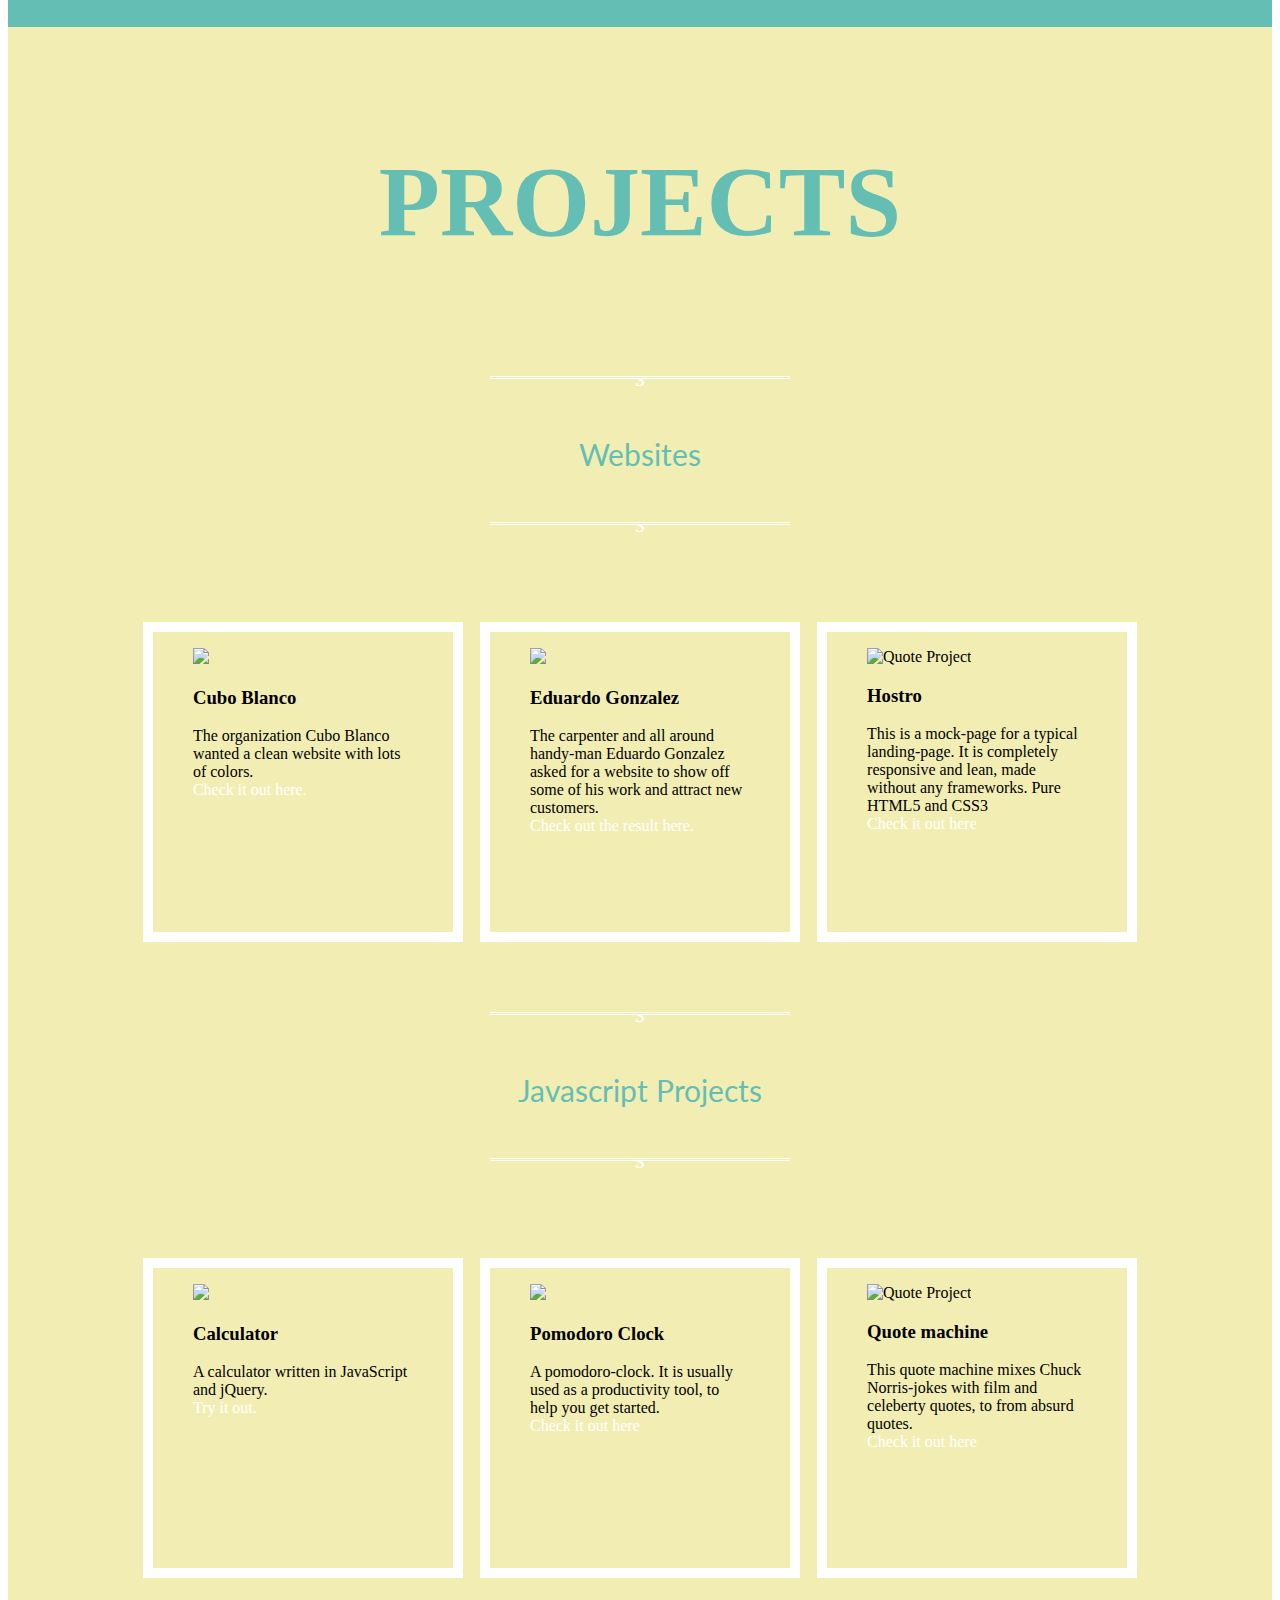
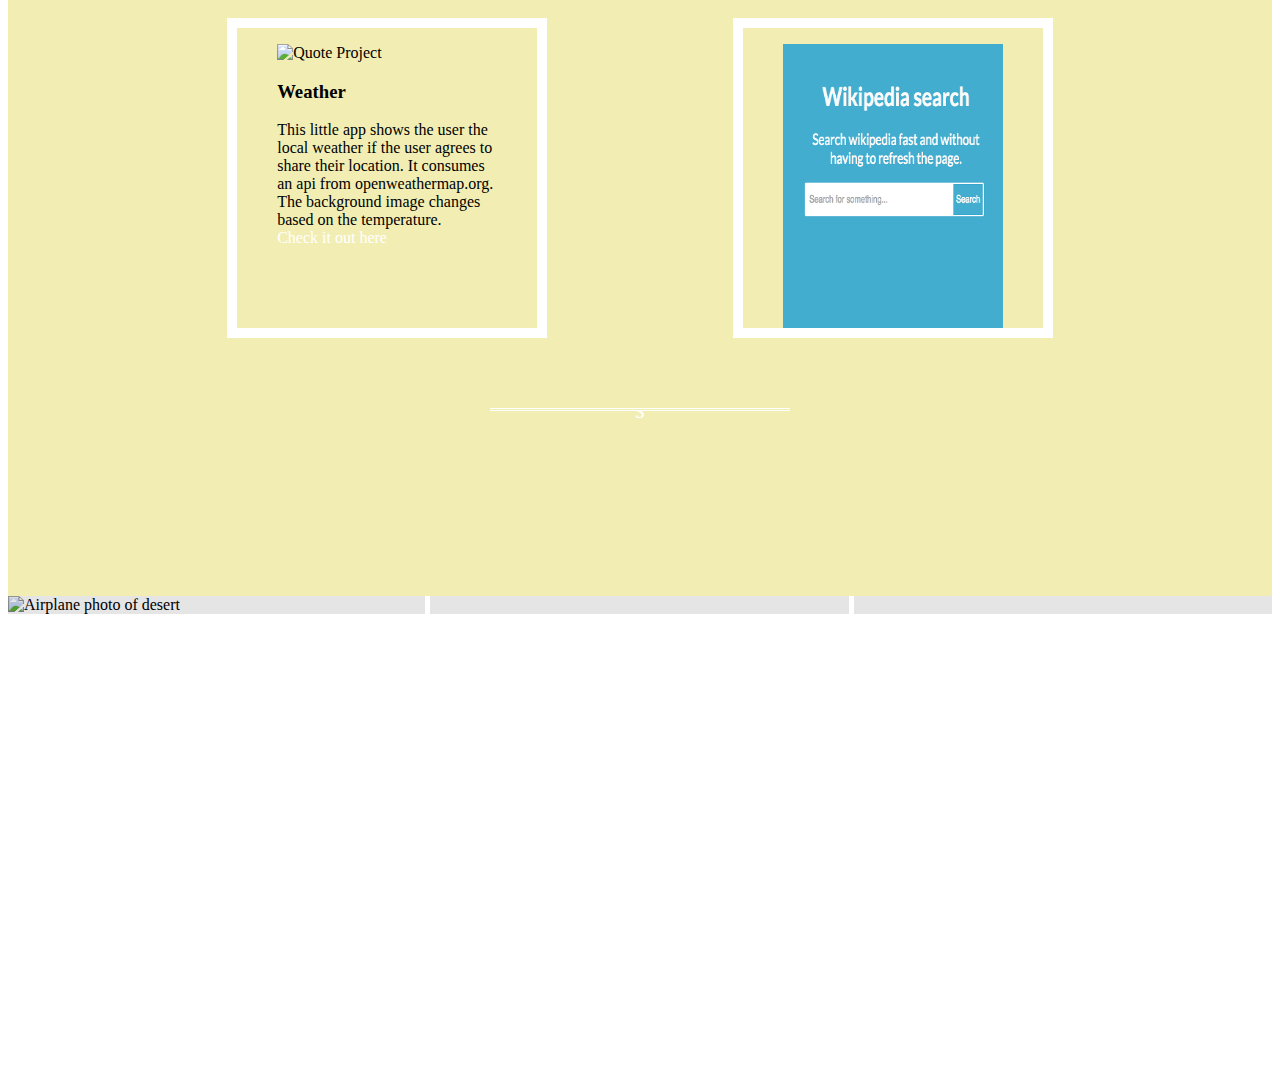
==== commit 30372be0: "stavning" ====
--- a/index.html
+++ b/index.html
@@ -47,7 +47,7 @@
 			<img src="img/profil-opt.jpg" alt="" class="profil-photo animated fadeIn slow" width="322px">
 		</div>
 		<div class="animatedParent animateOnce" data-appear-top-offset="-200">
-			<p class="me-text animated fadeIn slow">Former beurocrat. Current codercrat.</p>
+			<p class="me-text animated fadeIn slow">Former bureaucrat. Current codercrat.</p>
 			<p class="me-text animated fadeIn slow">And soon-to-be fullstack web-developer.</p>
 			<hr class="sec-hr animated fadeIn slow">
 		</div>
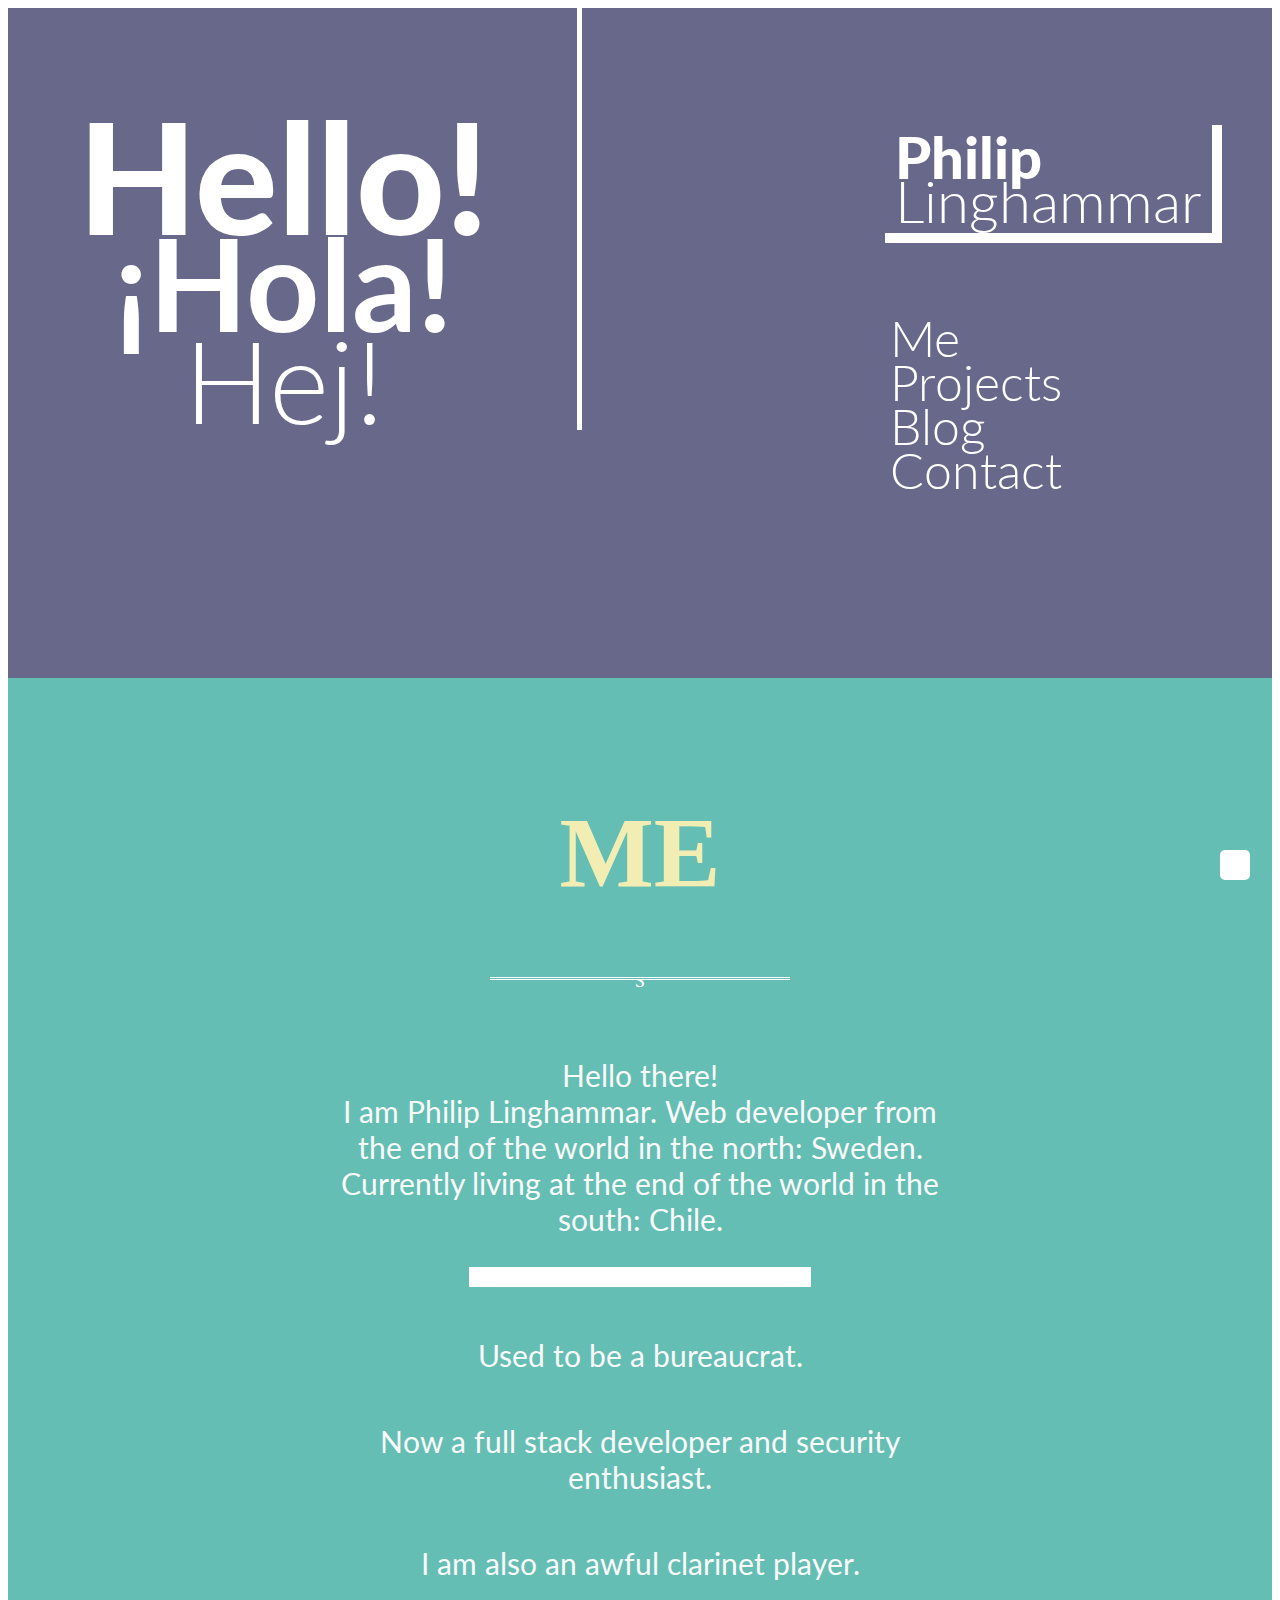
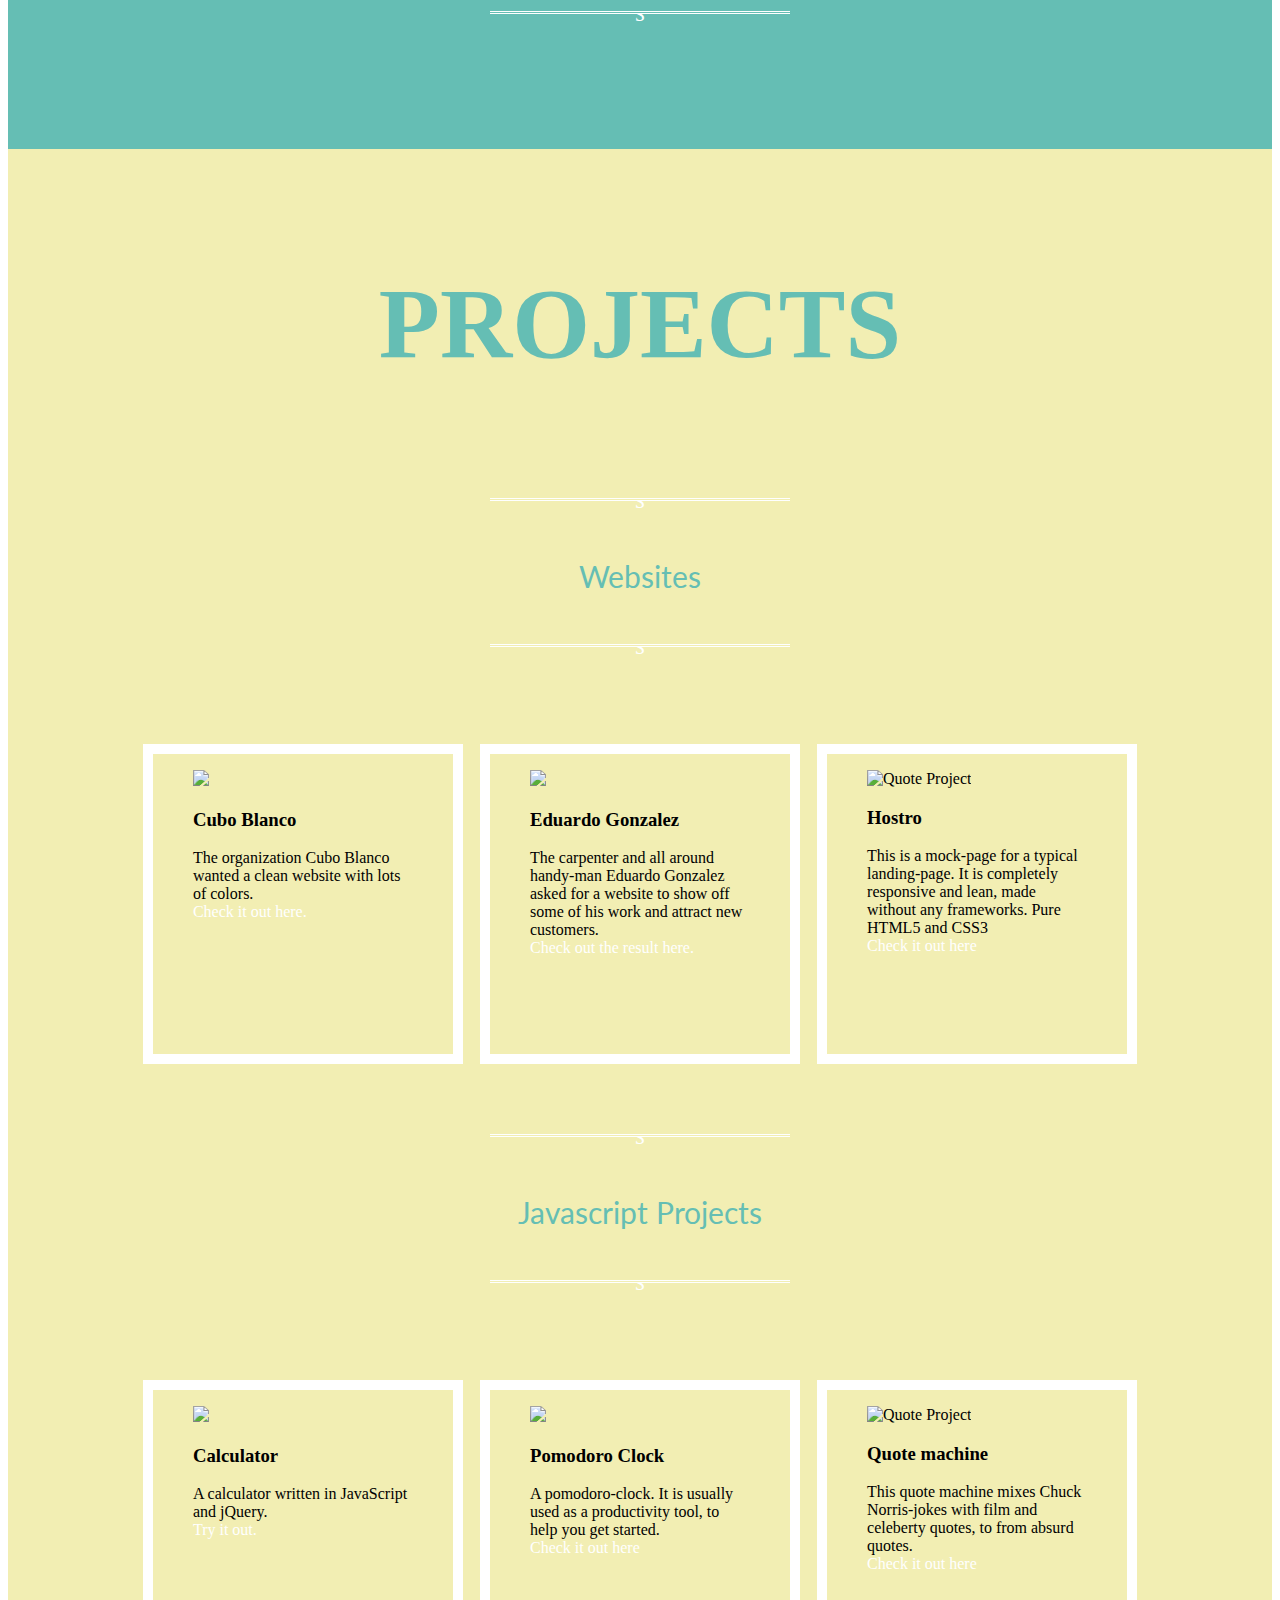
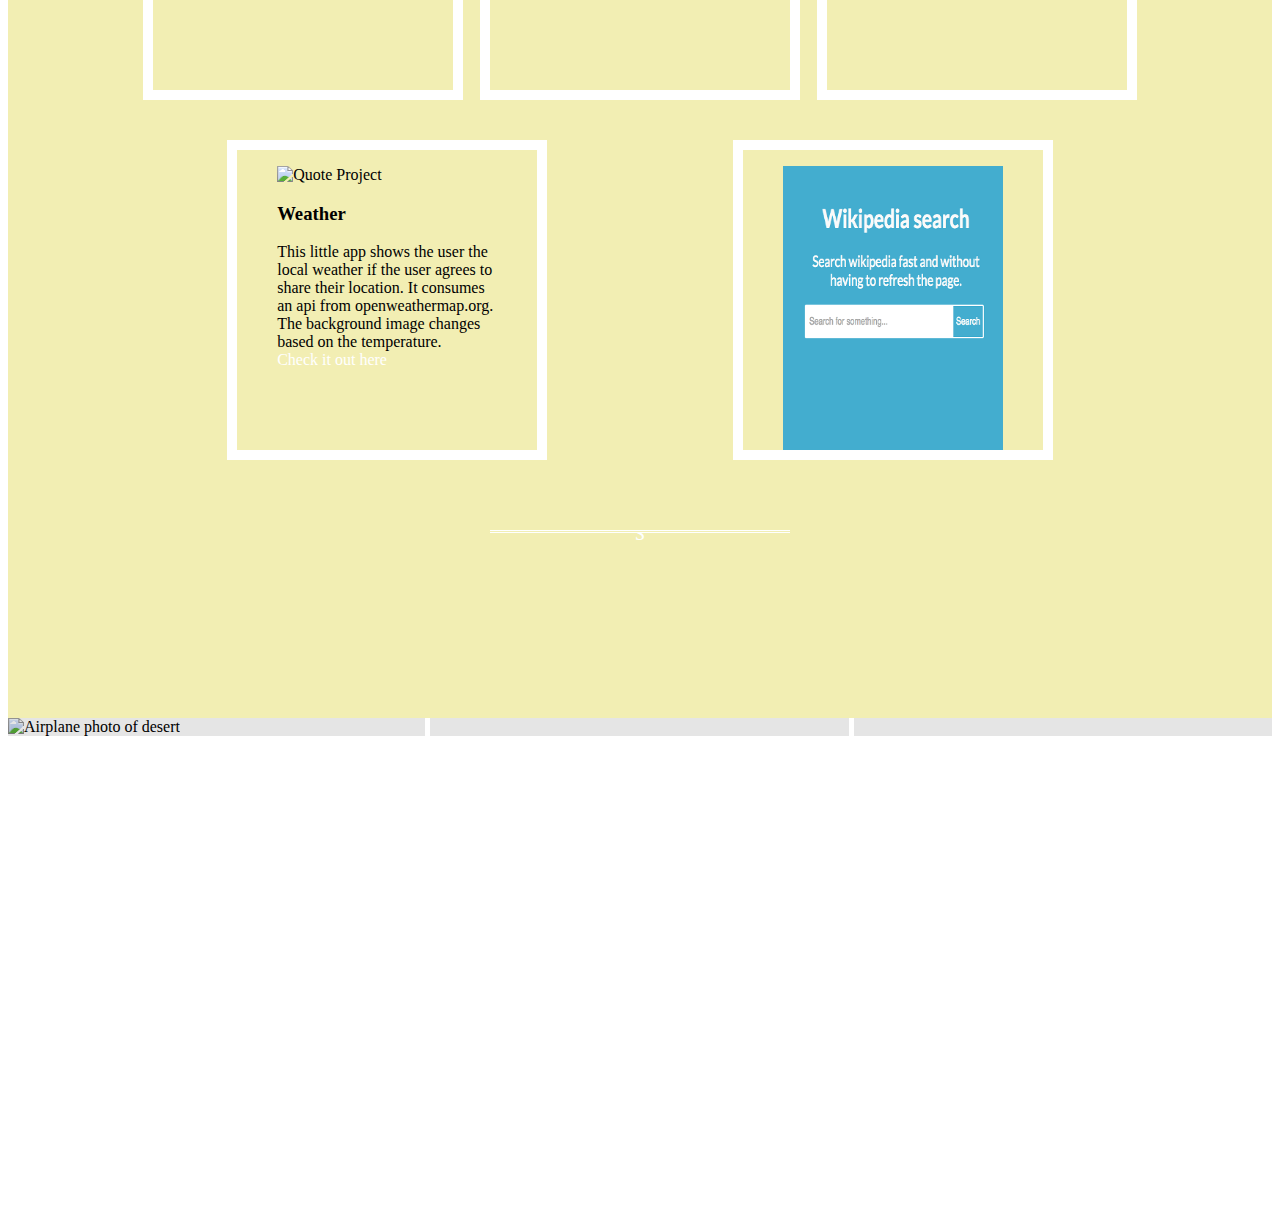
==== commit 8883e74e: "Added link and changed text" ====
--- a/index.html
+++ b/index.html
@@ -7,7 +7,7 @@
 	<link href='https://fonts.googleapis.com/css?family=Lato:400,300,900,700' rel='stylesheet' type='text/css'>
 	<link rel="stylesheet" href="css/normalize.css">
 	<link rel="stylesheet" href="css/animations.css">
-	<link rel="stylesheet" href="http://code.ionicframework.com/ionicons/2.0.1/css/ionicons.min.css">
+	<link rel="stylesheet" href="https://code.ionicframework.com/ionicons/2.0.1/css/ionicons.min.css">
 	<link rel="stylesheet" href="css/style.css">
 	<script src="https://ajax.googleapis.com/ajax/libs/jquery/2.1.4/jquery.min.js"></script>
 </head>
@@ -28,6 +28,7 @@
 				<ul class="menu">
 					<li><a href="#me"><p class="link-me">Me</p></a></li>
 					<li><a href="#projects"><p class="link-me">Projects</p></a></li>
+					<li><a href="https://xapax.github.io/blog"><p class="link-me">Blog</p></a></li>
 					<li><a href="#contact"><p class="link-me">Contact</p></a></li>
 				</ul>
 			</div>
@@ -47,8 +48,9 @@
 			<img src="img/profil-opt.jpg" alt="" class="profil-photo animated fadeIn slow" width="322px">
 		</div>
 		<div class="animatedParent animateOnce" data-appear-top-offset="-200">
-			<p class="me-text animated fadeIn slow">Former bureaucrat. Current codercrat.</p>
-			<p class="me-text animated fadeIn slow">And soon-to-be fullstack web-developer.</p>
+			<p class="me-text animated fadeIn slow">Used to be a bureaucrat.</p>
+			<p class="me-text animated fadeIn slow">Now a full stack developer and security enthusiast.</p>
+			<p class="me-text animated fadeIn slow">I am also an awful clarinet player.</p>
 			<hr class="sec-hr animated fadeIn slow">
 		</div>
 	</section>
@@ -63,7 +65,7 @@
 			<hr class="sec-hr-portfolio animated fadeIn slow">
 		</div>
 				<div class="animatedParent animateOnce" data-appear-top-offset="-200">
-			<div class="flex-box-container">	
+			<div class="flex-box-container">
 				<div class="flex-item ram animated fadeIn slow">
 					<figure class="fig-rel">
 						<img class="img-size" src="img/project/cb.png" width="300px">
@@ -105,7 +107,7 @@
 			<hr class="sec-hr-portfolio animated fadeIn slow">
 		</div>
 		<div class="animatedParent animateOnce" data-appear-top-offset="-200">
-			<div class="flex-box-container">	
+			<div class="flex-box-container">
 				<div class="flex-item ram animated fadeIn slow">
 					<figure class="fig-rel">
 						<img class="img-size" src="img/project/calculator.png" width="300px">
@@ -182,10 +184,10 @@
 "><p class="social-media-link-linkedin ion-social-linkedin"></p></a>
 		</div>
 	</footer>
-	
+
 	<a href="#header"><div class="top ion-chevron-up"></div></a>
 
 	<script src="js/css3-animate-it.js"></script>
 	<script src="js/javascript.js"></script>
 </body>
-</html>+</html>
